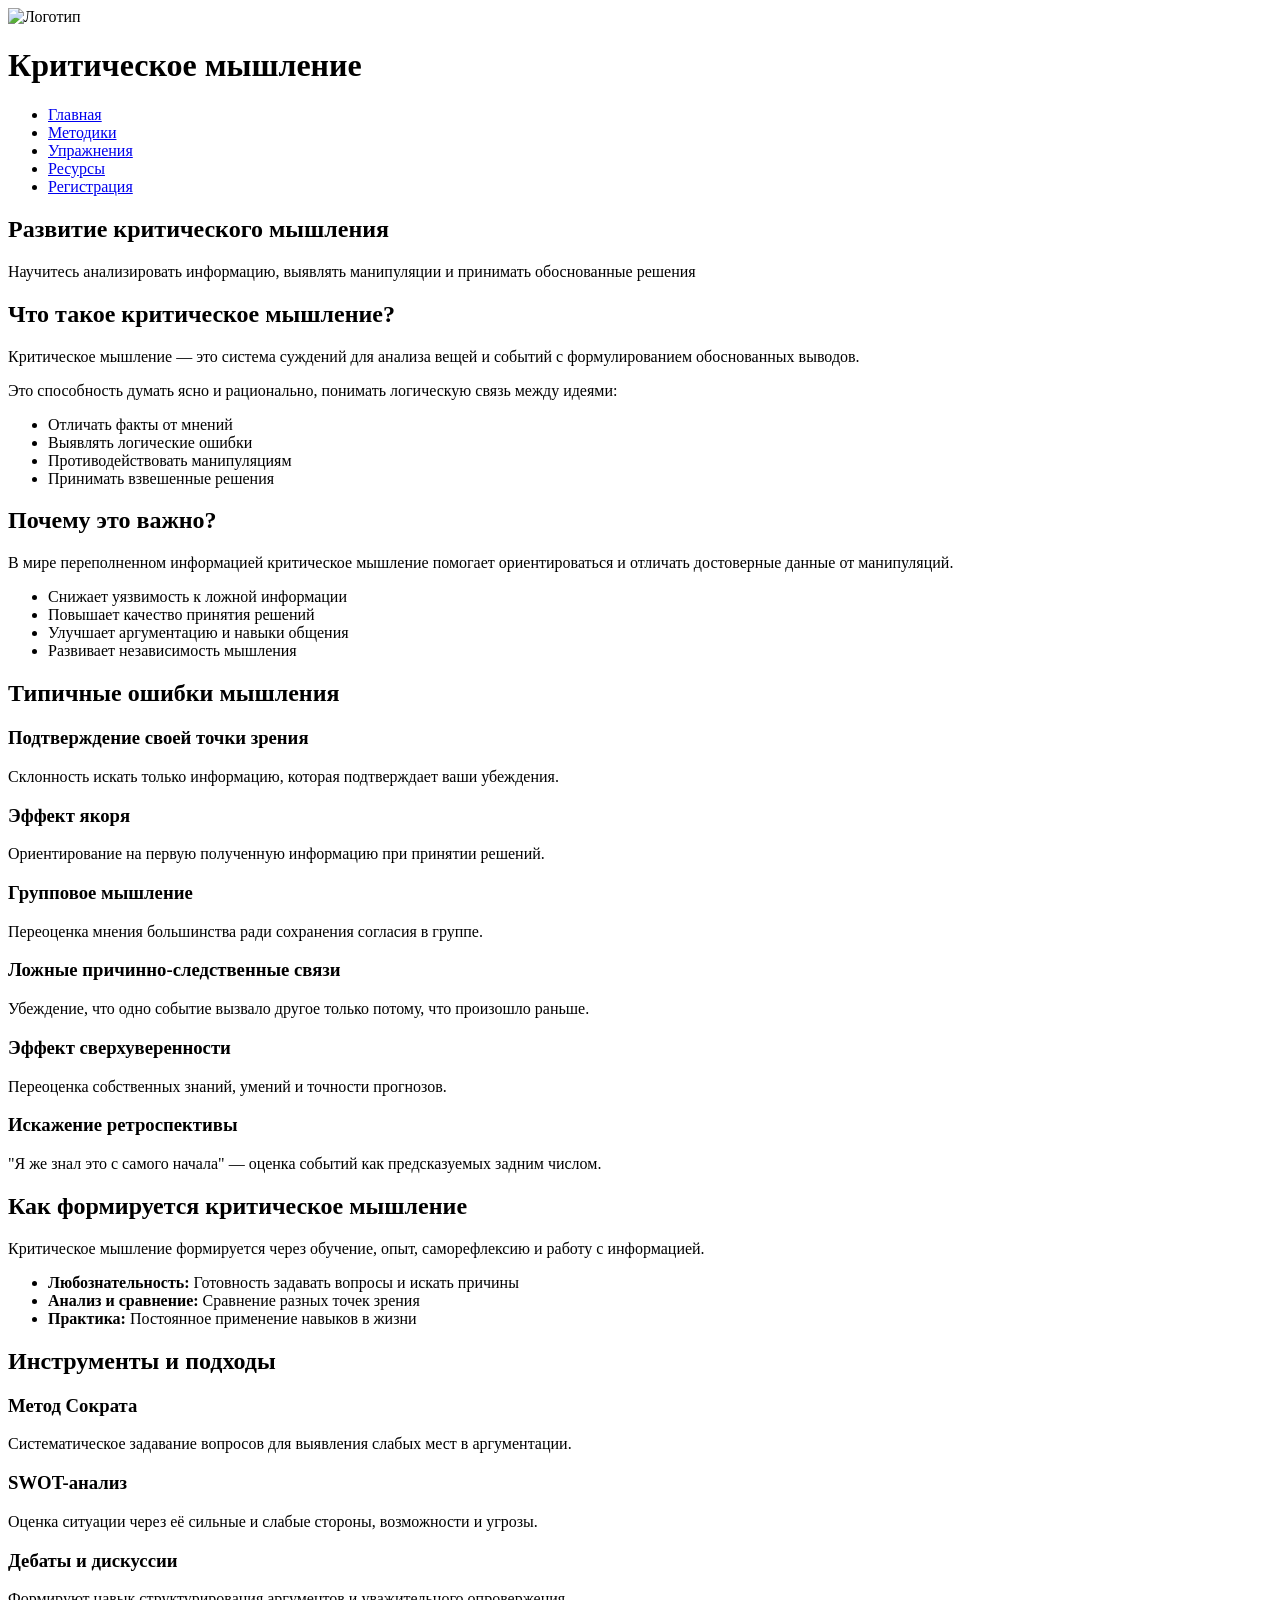
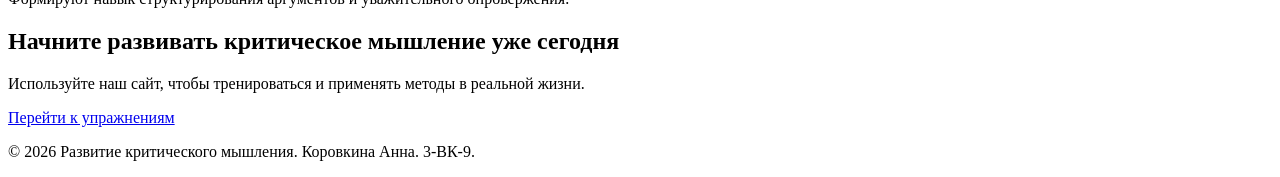
==== index.html @ b2dcdb99 "Add files via upload" ====
<!DOCTYPE html>
<html lang="ru">
<head>
    <meta charset="UTF-8">
    <meta name="viewport" content="width=device-width, initial-scale=1.0">
    <title>Главная | Критическое мышление</title>
    <link rel="stylesheet" href="css/style.css">
    <link rel="icon" href="images/brain-icon.png">
</head>
<body>
    <header class="header">
        <div class="container">
            <div class="logo">
                <img src="images/%D0%BB%D0%BE%D0%B3%D0%BE.jpg" alt="Логотип" class="logo-img">
                <h1>Критическое мышление</h1>
            </div>
            <nav class="nav">
                <ul class="nav-list">
                    <li><a href="index.html" class="active">Главная</a></li>
                    <li><a href="methods.html">Методики</a></li>
                    <li><a href="exercises.html">Упражнения</a></li>
                    <li><a href="resources.html">Ресурсы</a></li>
                    <li><a href="register.html">Регистрация</a></li>
                </ul>
            </nav>
        </div>
    </header>

    <main class="main">
        <section class="hero">
            <div class="container">
                <h2 class="hero-title">Развитие критического мышления</h2>
                <p class="hero-text">Научитесь анализировать информацию, выявлять манипуляции и принимать обоснованные решения</p>
            </div>
        </section>

        <section class="about">
            <div class="container">
                <h2 class="section-title">Что такое критическое мышление?</h2>
                <div class="about-content">
                    <div class="about-text">
                        <p>Критическое мышление — это система суждений для анализа вещей и событий с формулированием обоснованных выводов.</p>
                        <p>Это способность думать ясно и рационально, понимать логическую связь между идеями:</p>
                        <ul class="benefits-list">
                            <li>Отличать факты от мнений</li>
                            <li>Выявлять логические ошибки</li>
                            <li>Противодействовать манипуляциям</li>
                            <li>Принимать взвешенные решения</li>
                        </ul>
                    </div>
                </div>
            </div>
        </section>

        <section class="importance">
            <div class="container">
                <h2 class="section-title">Почему это важно?</h2>
                <p>В мире переполненном информацией критическое мышление помогает ориентироваться и отличать достоверные данные от манипуляций.</p>
                <ul class="benefits-list">
                    <li>Снижает уязвимость к ложной информации</li>
                    <li>Повышает качество принятия решений</li>
                    <li>Улучшает аргументацию и навыки общения</li>
                    <li>Развивает независимость мышления</li>
                </ul>
            </div>
        </section>

        <section class="biases">
    <div class="container">
        <h2 class="section-title">Типичные ошибки мышления</h2>
        <div class="features-grid">
            <div class="feature-card">
                <h3>Подтверждение своей точки зрения</h3>
                <p>Склонность искать только информацию, которая подтверждает ваши убеждения.</p>
            </div>
            <div class="feature-card">
                <h3>Эффект якоря</h3>
                <p>Ориентирование на первую полученную информацию при принятии решений.</p>
            </div>
            <div class="feature-card">
                <h3>Групповое мышление</h3>
                <p>Переоценка мнения большинства ради сохранения согласия в группе.</p>
            </div>
            <div class="feature-card">
                <h3>Ложные причинно-следственные связи</h3>
                <p>Убеждение, что одно событие вызвало другое только потому, что произошло раньше.</p>
            </div>
            <div class="feature-card">
                <h3>Эффект сверхуверенности</h3>
                <p>Переоценка собственных знаний, умений и точности прогнозов.</p>
            </div>
            <div class="feature-card">
                <h3>Искажение ретроспективы</h3>
                <p>"Я же знал это с самого начала" — оценка событий как предсказуемых задним числом.</p>
            </div>
        </div>
    </div>
</section>

        <section class="development">
            <div class="container">
                <h2 class="section-title">Как формируется критическое мышление</h2>
                <p>Критическое мышление формируется через обучение, опыт, саморефлексию и работу с информацией.</p>
                <ul class="benefits-list">
                    <li><strong>Любознательность:</strong> Готовность задавать вопросы и искать причины</li>
                    <li><strong>Анализ и сравнение:</strong> Сравнение разных точек зрения</li>
                    <li><strong>Практика:</strong> Постоянное применение навыков в жизни</li>
                </ul>
            </div>
        </section>

        <section class="tools">
            <div class="container">
                <h2 class="section-title">Инструменты и подходы</h2>
                <div class="features-grid">
                    <div class="feature-card">
                        <h3>Метод Сократа</h3>
                        <p>Систематическое задавание вопросов для выявления слабых мест в аргументации.</p>
                    </div>
                    <div class="feature-card">
                        <h3>SWOT-анализ</h3>
                        <p>Оценка ситуации через её сильные и слабые стороны, возможности и угрозы.</p>
                    </div>
                    <div class="feature-card">
                        <h3>Дебаты и дискуссии</h3>
                        <p>Формируют навык структурирования аргументов и уважительного опровержения.</p>
                    </div>
                </div>
            </div>
        </section>

        <section class="call-to-action">
            <div class="container">
                <h2 class="section-title">Начните развивать критическое мышление уже сегодня</h2>
                <p>Используйте наш сайт, чтобы тренироваться и применять методы в реальной жизни.</p>
                <a href="exercises.html" class="cta-button">Перейти к упражнениям</a>
            </div>
        </section>
    </main>

    <footer class="footer">
        <div class="container">
            <p>&copy; 2026 Развитие критического мышления. Коровкина Анна. 3-ВК-9.</p>
        </div>
    </footer>
    
    <script src="js/script.js"></script>
</body>
</html>
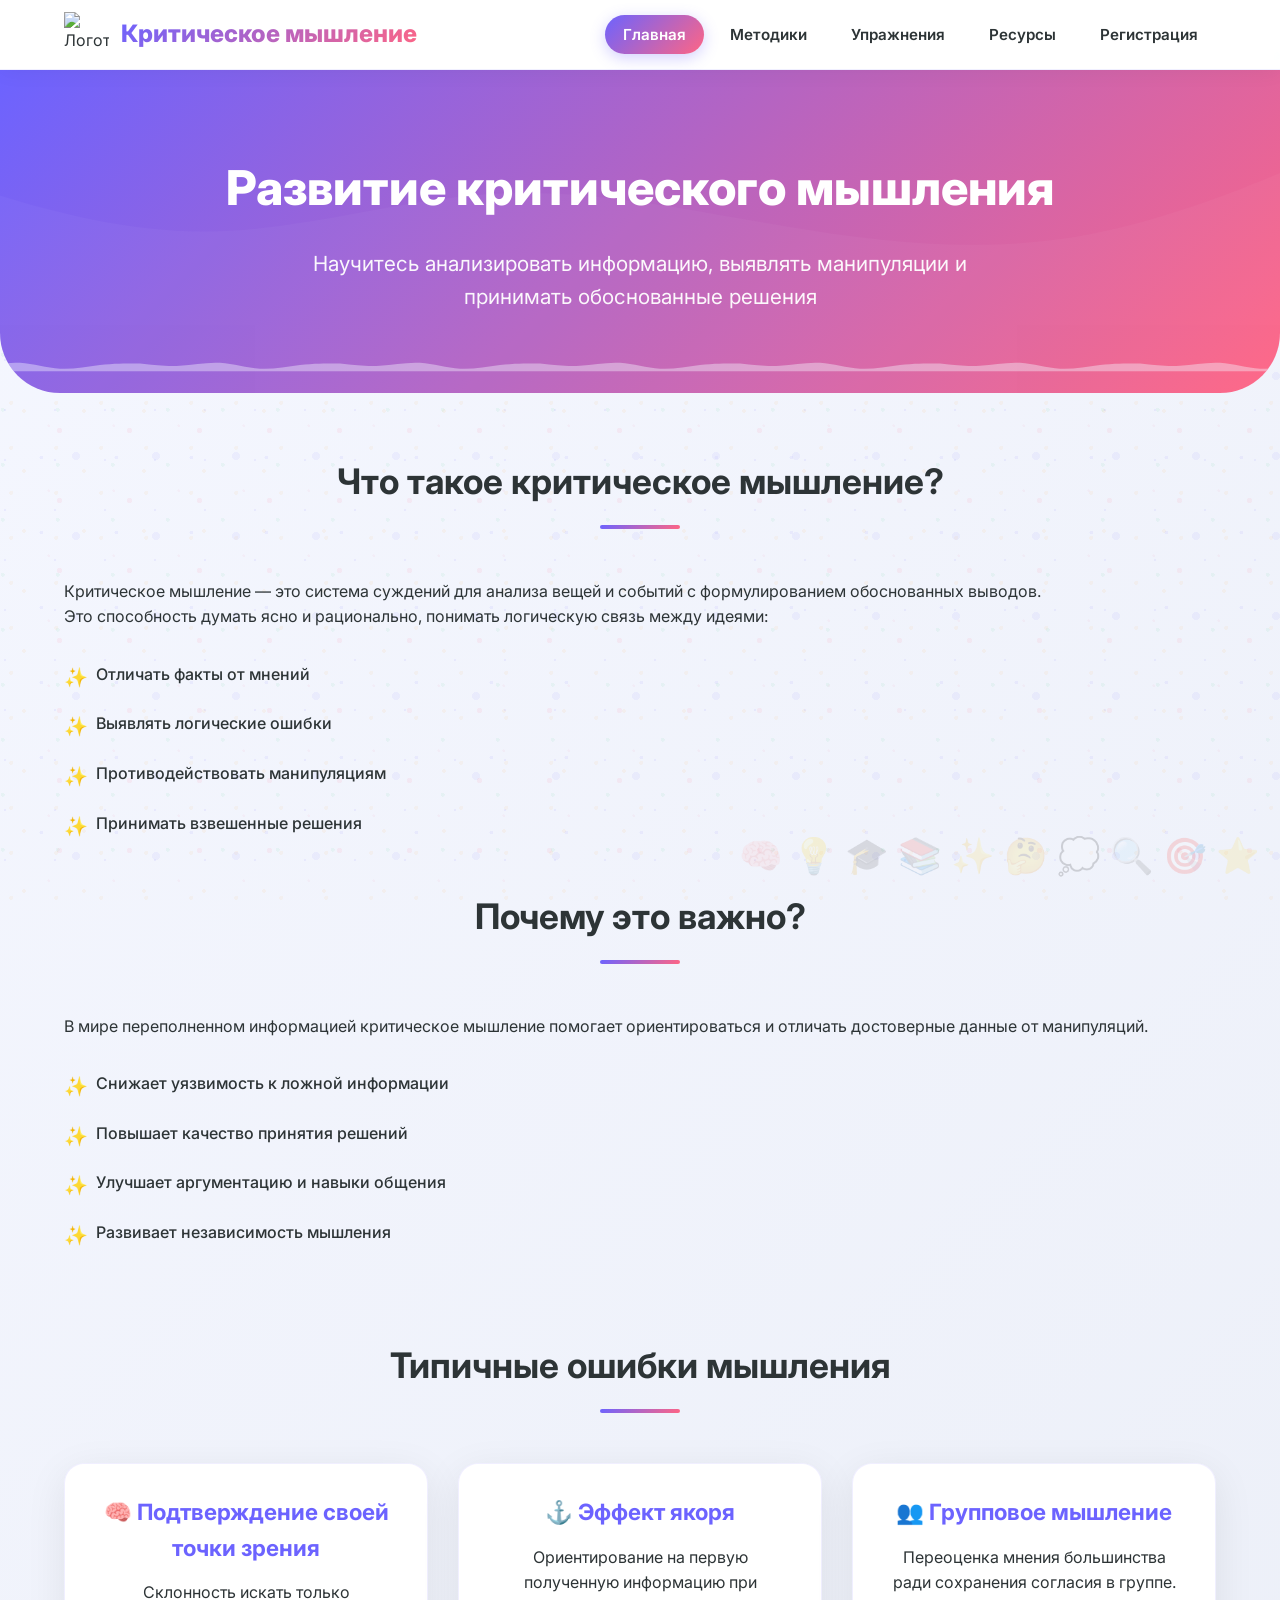
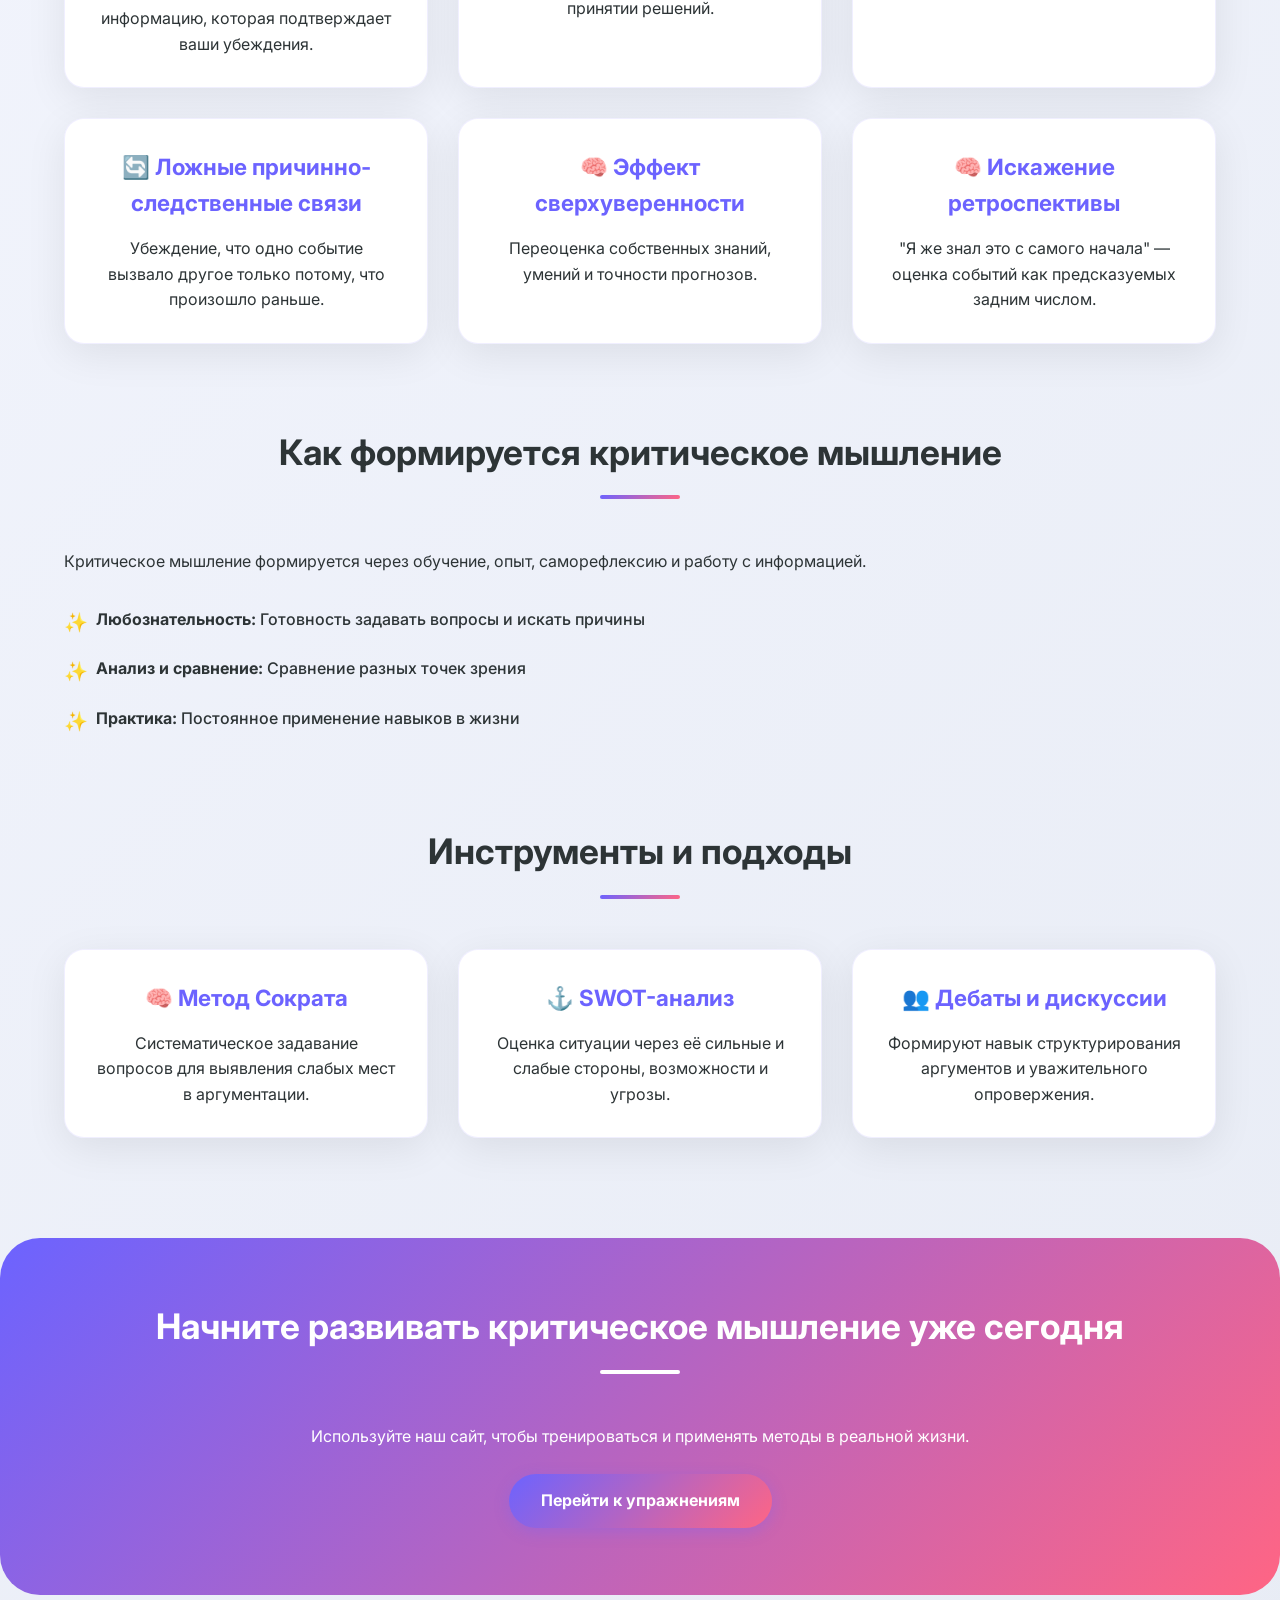
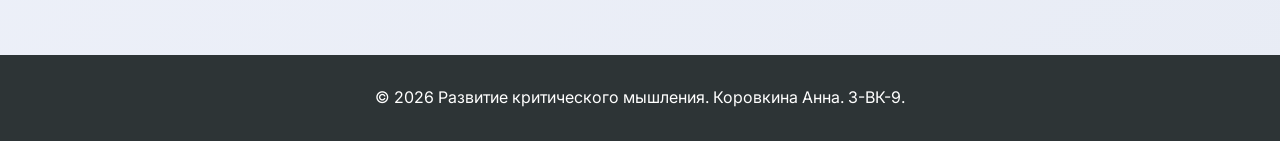
==== commit bb09f9e4: "index.html" ====
--- a/index.html
+++ b/index.html
@@ -4,8 +4,8 @@
     <meta charset="UTF-8">
     <meta name="viewport" content="width=device-width, initial-scale=1.0">
     <title>Главная | Критическое мышление</title>
-    <link rel="stylesheet" href="css/style.css">
-    <link rel="icon" href="images/brain-icon.png">
+    <link rel="stylesheet" href="style.css">
+    <link rel="icon" href="brain-icon.png">
 </head>
 <body>
     <header class="header">
@@ -146,4 +146,4 @@
     
     <script src="js/script.js"></script>
 </body>
-</html>+</html>
--- a/style.css
+++ b/style.css
@@ -0,0 +1,1392 @@
+/* ============================================
+   ДЕТСКИЙ/МОЛОДЁЖНЫЙ РЕДИЗАЙН
+   Яркий, современный, с анимациями
+   ============================================ */
+
+@import url('https://fonts.googleapis.com/css2?family=Inter:opsz,wght@14..32,400;14..32,500;14..32,600;14..32,700;14..32,800&display=swap');
+
+:root {
+    /* Новая яркая цветовая схема */
+    --primary: #6C63FF;
+    --primary-dark: #5A52D9;
+    --secondary: #FF6584;
+    --accent: #FFB347;
+    --success: #2ECC71;
+    --info: #4ECDC4;
+    --warning: #FF6B6B;
+    --dark: #2D3436;
+    --light: #F9F9FF;
+    --white: #FFFFFF;
+    --gray: #F0F2F5;
+    --text: #2D3436;
+    --text-light: #636E72;
+    
+    /* Градиенты */
+    --gradient-primary: linear-gradient(135deg, #6C63FF 0%, #FF6584 100%);
+    --gradient-success: linear-gradient(135deg, #2ECC71 0%, #27AE60 100%);
+    --gradient-bg: linear-gradient(135deg, #667eea 0%, #764ba2 100%);
+    
+    --border-radius: 20px;
+    --border-radius-sm: 12px;
+    --box-shadow: 0 10px 40px rgba(0, 0, 0, 0.08);
+    --box-shadow-hover: 0 20px 50px rgba(0, 0, 0, 0.12);
+    --transition: all 0.3s cubic-bezier(0.4, 0, 0.2, 1);
+}
+
+* {
+    margin: 0;
+    padding: 0;
+    box-sizing: border-box;
+}
+
+body {
+    font-family: 'Inter', 'Roboto', sans-serif;
+    line-height: 1.6;
+    color: var(--text);
+    background: linear-gradient(135deg, #f5f7ff 0%, #e8ecf5 100%);
+    position: relative;
+    min-height: 100vh;
+}
+
+/* Весёлый фон с элементами */
+body::before {
+    content: '';
+    position: fixed;
+    top: 0;
+    left: 0;
+    width: 100%;
+    height: 100%;
+    background-image: 
+        radial-gradient(circle at 10% 20%, rgba(108, 99, 255, 0.08) 2%, transparent 2.5%),
+        radial-gradient(circle at 85% 15%, rgba(255, 101, 132, 0.08) 3%, transparent 3.5%),
+        radial-gradient(circle at 40% 85%, rgba(255, 180, 71, 0.08) 2.5%, transparent 3%),
+        radial-gradient(circle at 95% 70%, rgba(108, 99, 255, 0.06) 4%, transparent 4.5%),
+        radial-gradient(circle at 5% 45%, rgba(46, 204, 113, 0.06) 3%, transparent 3.5%),
+        radial-gradient(circle at 75% 55%, rgba(255, 101, 132, 0.05) 2%, transparent 2.5%),
+        radial-gradient(circle at 25% 95%, rgba(255, 180, 71, 0.07) 3.5%, transparent 4%),
+        radial-gradient(circle at 55% 10%, rgba(108, 99, 255, 0.07) 2%, transparent 2.5%);
+    background-size: 50px 50px, 70px 70px, 60px 60px, 80px 80px, 55px 55px, 65px 65px, 45px 45px, 75px 75px;
+    pointer-events: none;
+    z-index: 0;
+}
+
+/* Добавляем плавающие эмодзи-пузырьки */
+body::after {
+    content: '🧠 💡 🎓 📚 ✨ 🤔 💭 🔍 🎯 ⭐';
+    position: fixed;
+    bottom: 20px;
+    right: 20px;
+    font-size: 35px;
+    opacity: 0.15;
+    pointer-events: none;
+    z-index: 0;
+    white-space: pre-wrap;
+    text-align: right;
+    line-height: 1.4;
+    animation: floatEmojis 20s ease-in-out infinite;
+}
+
+@keyframes floatEmojis {
+    0%, 100% { transform: translateY(0px) rotate(0deg); opacity: 0.15; }
+    50% { transform: translateY(-15px) rotate(3deg); opacity: 0.2; }
+}
+
+/* Карточки с мягким фоном */
+.feature-card, .exercise-card, .category, .method-card, .register-container {
+    background: rgba(255, 255, 255, 0.92);
+    backdrop-filter: blur(2px);
+    transition: all 0.3s ease;
+}
+
+.feature-card:hover, .exercise-card:hover, .category:hover, .method-card:hover {
+    background: rgba(255, 255, 255, 0.98);
+    backdrop-filter: blur(0px);
+}
+
+/* Герой секция с градиентом и волнами */
+.hero {
+    background: linear-gradient(135deg, #6C63FF 0%, #FF6584 50%, #FFB347 100%);
+    position: relative;
+    overflow: hidden;
+}
+
+.hero::before {
+    content: '🧠 💡 🎯 ✨ 🧩 🔮';
+    position: absolute;
+    bottom: 10px;
+    left: 0;
+    right: 0;
+    font-size: 60px;
+    opacity: 0.15;
+    text-align: center;
+    pointer-events: none;
+    white-space: nowrap;
+    animation: slideEmojis 25s linear infinite;
+}
+
+@keyframes slideEmojis {
+    0% { transform: translateX(100%); opacity: 0.15; }
+    50% { opacity: 0.25; }
+    100% { transform: translateX(-100%); opacity: 0.15; }
+}
+
+/* Добавим волны внизу hero */
+.hero::after {
+    content: '';
+    position: absolute;
+    bottom: 0;
+    left: 0;
+    right: 0;
+    height: 60px;
+    background: url('data:image/svg+xml,<svg xmlns="http://www.w3.org/2000/svg" viewBox="0 0 1440 120"><path fill="%23f5f7ff" fill-opacity="0.8" d="M0,64L48,69.3C96,75,192,85,288,80C384,75,480,53,576,58.7C672,64,768,96,864,101.3C960,107,1056,85,1152,74.7C1248,64,1344,64,1392,64L1440,64L1440,120L1392,120C1344,120,1248,120,1152,120C1056,120,960,120,864,120C768,120,672,120,576,120C480,120,384,120,288,120C192,120,96,120,48,120L0,120Z"></path></svg>') repeat-x bottom;
+    background-size: 200px 60px;
+    opacity: 0.5;
+    pointer-events: none;
+}
+
+/* Контейнеры на прозрачном фоне */
+.container {
+    position: relative;
+    z-index: 1;
+}
+
+/* Добавим маленькие звёздочки на карточки при наведении */
+.feature-card::before {
+    content: '✨';
+    position: absolute;
+    top: -10px;
+    right: -10px;
+    font-size: 25px;
+    opacity: 0;
+    transition: all 0.3s ease;
+}
+
+.feature-card:hover::before {
+    opacity: 0.5;
+    transform: rotate(15deg);
+}
+
+/* Кнопки с лёгким свечением */
+.register-btn, .cta-button, .submit-btn, .check-btn {
+    position: relative;
+    overflow: hidden;
+}
+
+.register-btn::after, .cta-button::after, .submit-btn::after, .check-btn::after {
+    content: '';
+    position: absolute;
+    top: 50%;
+    left: 50%;
+    width: 0;
+    height: 0;
+    background: rgba(255, 255, 255, 0.3);
+    border-radius: 50%;
+    transform: translate(-50%, -50%);
+    transition: width 0.6s, height 0.6s;
+}
+
+.register-btn:active::after, .cta-button:active::after, .submit-btn:active::after, .check-btn:active::after {
+    width: 200%;
+    height: 200%;
+}
+
+.container {
+    max-width: 1200px;
+    margin: 0 auto;
+    padding: 0 24px;
+}
+
+/* ========== ШАПКА (СТИКЕР-СТИЛЬ) ========== */
+.header {
+    background: rgba(255, 255, 255, 0.95);
+    backdrop-filter: blur(10px);
+    color: var(--text);
+    padding: 12px 0;
+    position: sticky;
+    top: 0;
+    z-index: 1000;
+    box-shadow: 0 2px 20px rgba(0, 0, 0, 0.05);
+    border-bottom: 1px solid rgba(108, 99, 255, 0.1);
+}
+
+.logo {
+    display: flex;
+    align-items: center;
+    gap: 12px;
+}
+
+.logo-img {
+    width: 45px;
+    height: 45px;
+    animation: bounce 2s ease infinite;
+}
+
+@keyframes bounce {
+    0%, 100% { transform: translateY(0); }
+    50% { transform: translateY(-3px); }
+}
+
+.logo h1 {
+    font-size: 1.5rem;
+    background: var(--gradient-primary);
+    -webkit-background-clip: text;
+    background-clip: text;
+    color: transparent;
+    font-weight: 800;
+}
+
+.header .container {
+    display: flex;
+    justify-content: space-between;
+    align-items: center;
+}
+
+.nav-list {
+    display: flex;
+    list-style: none;
+    gap: 8px;
+}
+
+.nav-list a {
+    color: var(--text);
+    text-decoration: none;
+    font-weight: 600;
+    padding: 10px 18px;
+    border-radius: 40px;
+    transition: var(--transition);
+    font-size: 0.95rem;
+}
+
+.nav-list a:hover {
+    background: var(--gradient-primary);
+    color: white;
+    transform: translateY(-2px);
+}
+
+.nav-list a.active {
+    background: var(--gradient-primary);
+    color: white;
+    box-shadow: 0 4px 15px rgba(108, 99, 255, 0.3);
+}
+
+/* ========== ГЛАВНАЯ СТРАНИЦА ========== */
+.hero {
+    background: var(--gradient-primary);
+    color: white;
+    padding: 80px 0;
+    text-align: center;
+    border-radius: 0 0 60px 60px;
+    margin-bottom: 60px;
+    position: relative;
+    overflow: hidden;
+}
+
+.hero::before {
+    content: '';
+    position: absolute;
+    top: 0;
+    left: 0;
+    right: 0;
+    bottom: 0;
+    background: url('data:image/svg+xml,<svg xmlns="http://www.w3.org/2000/svg" viewBox="0 0 1440 320"><path fill="rgba(255,255,255,0.1)" d="M0,96L48,112C96,128,192,160,288,160C384,160,480,128,576,122.7C672,117,768,139,864,154.7C960,171,1056,181,1152,165.3C1248,149,1344,107,1392,85.3L1440,64L1440,320L1392,320C1344,320,1248,320,1152,320C1056,320,960,320,864,320C768,320,672,320,576,320C480,320,384,320,288,320C192,320,96,320,48,320L0,320Z"></path></svg>') no-repeat bottom;
+    background-size: cover;
+    opacity: 0.3;
+    pointer-events: none;
+}
+
+.hero-title {
+    font-size: 3rem;
+    margin-bottom: 20px;
+    animation: fadeInDown 0.8s ease;
+    font-weight: 800;
+}
+
+.hero-text {
+    font-size: 1.3rem;
+    max-width: 700px;
+    margin: 0 auto;
+    animation: fadeInUp 0.8s ease;
+    opacity: 0.95;
+}
+
+/* Анимации */
+@keyframes fadeInDown {
+    from { opacity: 0; transform: translateY(-30px); }
+    to { opacity: 1; transform: translateY(0); }
+}
+
+@keyframes fadeInUp {
+    from { opacity: 0; transform: translateY(30px); }
+    to { opacity: 1; transform: translateY(0); }
+}
+
+@keyframes float {
+    0%, 100% { transform: translateY(0); }
+    50% { transform: translateY(-10px); }
+}
+
+/* Секции */
+.section-title {
+    text-align: center;
+    margin-bottom: 50px;
+    font-size: 2.2rem;
+    color: var(--dark);
+    position: relative;
+    font-weight: 700;
+}
+
+.section-title::after {
+    content: '';
+    display: block;
+    width: 80px;
+    height: 4px;
+    background: var(--gradient-primary);
+    margin: 15px auto 0;
+    border-radius: 4px;
+}
+
+.section-title1 {
+    text-align: center;
+    margin-bottom: 20px;
+    font-size: 1.1rem;
+    color: var(--text-light);
+}
+
+/* Карточки */
+.features-grid {
+    display: grid;
+    grid-template-columns: repeat(auto-fit, minmax(280px, 1fr));
+    gap: 30px;
+    margin-top: 20px;
+}
+
+.feature-card {
+    background: var(--white);
+    padding: 30px;
+    border-radius: var(--border-radius);
+    box-shadow: var(--box-shadow);
+    text-align: center;
+    transition: var(--transition);
+    border: 1px solid rgba(108, 99, 255, 0.1);
+}
+
+.feature-card:hover {
+    transform: translateY(-8px);
+    box-shadow: var(--box-shadow-hover);
+    border-color: var(--primary);
+}
+
+.feature-card h3 {
+    color: var(--primary);
+    margin-bottom: 15px;
+    font-size: 1.4rem;
+}
+
+.benefits-list {
+    list-style: none;
+    margin-top: 20px;
+}
+
+.benefits-list li {
+    padding: 12px 0;
+    padding-left: 32px;
+    position: relative;
+    font-weight: 500;
+}
+
+.benefits-list li::before {
+    content: '✨';
+    position: absolute;
+    left: 0;
+    color: var(--accent);
+    font-size: 1.2rem;
+}
+
+/* Кнопки */
+.cta-button {
+    display: inline-block;
+    margin-top: 25px;
+    padding: 14px 32px;
+    background: var(--gradient-primary);
+    color: white;
+    border-radius: 40px;
+    text-decoration: none;
+    font-weight: 700;
+    transition: var(--transition);
+    box-shadow: 0 4px 15px rgba(108, 99, 255, 0.3);
+}
+
+.cta-button:hover {
+    transform: translateY(-3px);
+    box-shadow: 0 8px 25px rgba(108, 99, 255, 0.4);
+}
+
+.call-to-action {
+    text-align: center;
+    background: var(--gradient-primary);
+    color: white;
+    border-radius: 40px;
+    margin: 60px 0;
+    padding: 60px 40px;
+}
+
+.call-to-action .section-title {
+    color: white;
+}
+
+.call-to-action .section-title::after {
+    background: white;
+}
+
+.importance, .biases, .development, .tools {
+    padding: 40px 0;
+}
+
+/* ========== МЕТОДИКИ (СТРАНИЦА) ========== */
+.method-card {
+    display: flex;
+    flex-direction: row;
+    gap: 40px;
+    margin-bottom: 60px;
+    background: var(--white);
+    border-radius: var(--border-radius);
+    padding: 40px;
+    box-shadow: var(--box-shadow);
+    transition: var(--transition);
+}
+
+.method-card:hover {
+    transform: translateY(-5px);
+    box-shadow: var(--box-shadow-hover);
+}
+
+.method-card.reverse {
+    flex-direction: row-reverse;
+}
+
+.method-content {
+    flex: 1;
+}
+
+.method-content h3 {
+    font-size: 1.8rem;
+    color: var(--primary);
+    margin-bottom: 20px;
+}
+
+.method-steps {
+    list-style: none;
+    margin-top: 20px;
+}
+
+.method-steps li {
+    padding: 10px 0;
+    padding-left: 30px;
+    position: relative;
+}
+
+.method-steps li::before {
+    content: '⭐';
+    position: absolute;
+    left: 0;
+    color: var(--accent);
+}
+
+/* Шляпы */
+.hats-grid {
+    display: grid;
+    grid-template-columns: repeat(3, 1fr);
+    gap: 15px;
+    margin-top: 20px;
+}
+
+.hat-card {
+    padding: 20px;
+    border-radius: var(--border-radius-sm);
+    color: white;
+    text-align: center;
+    transition: var(--transition);
+    cursor: pointer;
+}
+
+.hat-card:hover {
+    transform: scale(1.05) translateY(-5px);
+}
+
+/* SWOT */
+.swot-grid {
+    display: grid;
+    grid-template-columns: 1fr 1fr;
+    gap: 20px;
+    margin-top: 20px;
+}
+
+.swot-card {
+    padding: 25px;
+    border-radius: var(--border-radius-sm);
+    color: white;
+    transition: var(--transition);
+    cursor: pointer;
+}
+
+.swot-card:hover {
+    transform: scale(1.02) translateY(-3px);
+}
+
+.strengths { background: linear-gradient(135deg, #2ECC71, #27AE60); }
+.weaknesses { background: linear-gradient(135deg, #FF6B6B, #EE5A5A); }
+.opportunities { background: linear-gradient(135deg, #4ECDC4, #3BB3AA); }
+.threats { background: linear-gradient(135deg, #FFB347, #F39C12); }
+
+/* ========== УПРАЖНЕНИЯ ========== */
+.exercise-card {
+    background: var(--white);
+    padding: 35px;
+    border-radius: var(--border-radius);
+    box-shadow: var(--box-shadow);
+    margin-bottom: 40px;
+    transition: var(--transition);
+}
+
+.exercise-card:hover {
+    box-shadow: var(--box-shadow-hover);
+}
+
+.exercise-card h3 {
+    font-size: 1.6rem;
+    color: var(--primary);
+    margin-bottom: 20px;
+}
+
+.argument-item, .quiz-item {
+    padding: 20px;
+    background: var(--gray);
+    border-radius: var(--border-radius-sm);
+    margin-bottom: 20px;
+    border-left: 5px solid var(--primary);
+}
+
+.check-btn, .quiz-btn, .submit-btn, .show-sample-btn {
+    background: var(--gradient-primary);
+    color: white;
+    border: none;
+    padding: 10px 24px;
+    border-radius: 40px;
+    cursor: pointer;
+    font-weight: 600;
+    transition: var(--transition);
+    margin-top: 10px;
+}
+
+.check-btn:hover, .quiz-btn:hover, .submit-btn:hover, .show-sample-btn:hover {
+    transform: translateY(-2px);
+    box-shadow: 0 5px 15px rgba(108, 99, 255, 0.3);
+}
+
+.options {
+    display: flex;
+    gap: 12px;
+    flex-wrap: wrap;
+    margin-top: 15px;
+}
+
+.answer-field {
+    width: 100%;
+    padding: 15px;
+    border: 2px solid #e0e0e0;
+    border-radius: var(--border-radius-sm);
+    font-family: inherit;
+    font-size: 1rem;
+    resize: vertical;
+    transition: var(--transition);
+}
+
+.answer-field:focus {
+    outline: none;
+    border-color: var(--primary);
+    box-shadow: 0 0 0 3px rgba(108, 99, 255, 0.1);
+}
+
+/* ========== РЕСУРСЫ ========== */
+.resource-categories {
+    display: grid;
+    grid-template-columns: repeat(auto-fit, minmax(300px, 1fr));
+    gap: 30px;
+}
+
+.category {
+    background: var(--white);
+    padding: 30px;
+    border-radius: var(--border-radius);
+    box-shadow: var(--box-shadow);
+    transition: var(--transition);
+}
+
+.category:hover {
+    transform: translateY(-5px);
+    box-shadow: var(--box-shadow-hover);
+}
+
+.category h3 {
+    color: var(--primary);
+    margin-bottom: 20px;
+    font-size: 1.4rem;
+    display: flex;
+    align-items: center;
+    gap: 10px;
+}
+
+.resource-list {
+    list-style: none;
+}
+
+.resource-list li {
+    margin-bottom: 12px;
+    padding: 10px 0;
+    border-bottom: 1px solid #eee;
+}
+
+.resource-list a {
+    color: var(--text);
+    text-decoration: none;
+    transition: var(--transition);
+    display: block;
+}
+
+.resource-list a:hover {
+    color: var(--primary);
+    padding-left: 8px;
+}
+
+/* ========== РЕГИСТРАЦИЯ (КРАСИВАЯ ФОРМА) ========== */
+.register-container {
+    max-width: 550px;
+    margin: 0 auto;
+    background: var(--white);
+    border-radius: var(--border-radius);
+    box-shadow: var(--box-shadow);
+    overflow: hidden;
+}
+
+.register-header {
+    background: var(--gradient-primary);
+    color: white;
+    padding: 35px;
+    text-align: center;
+}
+
+.register-header h2 {
+    font-size: 1.8rem;
+    margin-bottom: 10px;
+}
+
+.register-form {
+    padding: 35px;
+}
+
+.form-group {
+    margin-bottom: 25px;
+}
+
+.form-group label {
+    display: block;
+    margin-bottom: 8px;
+    font-weight: 600;
+    color: var(--dark);
+}
+
+.form-group input {
+    width: 100%;
+    padding: 14px 18px;
+    border: 2px solid #e0e0e0;
+    border-radius: var(--border-radius-sm);
+    font-size: 1rem;
+    transition: var(--transition);
+}
+
+.form-group input:focus {
+    outline: none;
+    border-color: var(--primary);
+    box-shadow: 0 0 0 3px rgba(108, 99, 255, 0.1);
+}
+
+.form-group input.error {
+    border-color: var(--warning);
+}
+
+.error-message {
+    color: var(--warning);
+    font-size: 0.8rem;
+    margin-top: 5px;
+    display: none;
+}
+
+.register-btn {
+    width: 100%;
+    background: var(--gradient-primary);
+    color: white;
+    border: none;
+    padding: 16px;
+    font-size: 1.1rem;
+    font-weight: 700;
+    border-radius: 40px;
+    cursor: pointer;
+    transition: var(--transition);
+}
+
+.register-btn:hover {
+    transform: translateY(-2px);
+    box-shadow: 0 5px 20px rgba(108, 99, 255, 0.4);
+}
+
+.alert {
+    padding: 15px 20px;
+    border-radius: var(--border-radius-sm);
+    margin-bottom: 25px;
+    display: none;
+}
+
+.alert-success {
+    background: #d4edda;
+    color: #155724;
+    border: 1px solid #c3e6cb;
+}
+
+.alert-error {
+    background: #f8d7da;
+    color: #721c24;
+    border: 1px solid #f5c6cb;
+}
+
+/* ========== ПОДВАЛ ========== */
+.footer {
+    background: var(--dark);
+    color: white;
+    padding: 30px 0;
+    text-align: center;
+    margin-top: 60px;
+}
+
+/* ========== РЕГИСТРАЦИЯ ========== */
+.register-container {
+    max-width: 550px;
+    margin: 0 auto;
+    background: var(--white);
+    border-radius: var(--border-radius);
+    box-shadow: var(--box-shadow);
+    overflow: hidden;
+    animation: fadeInUp 0.6s ease;
+}
+
+.register-header {
+    background: var(--gradient-primary);
+    color: white;
+    padding: 35px;
+    text-align: center;
+}
+
+.register-header h2 {
+    margin: 0 0 10px 0;
+    font-size: 1.8rem;
+    font-weight: 700;
+}
+
+.register-header p {
+    margin: 0;
+    opacity: 0.9;
+}
+
+.register-form {
+    padding: 35px;
+}
+
+.register-form .form-group {
+    margin-bottom: 25px;
+}
+
+.register-form .form-group label {
+    display: block;
+    margin-bottom: 8px;
+    font-weight: 600;
+    color: var(--dark);
+}
+
+.register-form .form-group input {
+    width: 100%;
+    padding: 14px 18px;
+    border: 2px solid #e0e0e0;
+    border-radius: var(--border-radius-sm);
+    font-size: 1rem;
+    transition: var(--transition);
+    font-family: inherit;
+}
+
+.register-form .form-group input:focus {
+    outline: none;
+    border-color: var(--primary);
+    box-shadow: 0 0 0 3px rgba(108, 99, 255, 0.1);
+}
+
+.register-form .form-group input.error {
+    border-color: var(--warning);
+}
+
+.register-form .error-message {
+    color: var(--warning);
+    font-size: 0.8rem;
+    margin-top: 5px;
+    display: none;
+}
+
+.register-form .password-hint {
+    font-size: 0.75rem;
+    color: var(--text-light);
+    margin-top: 5px;
+}
+
+.register-btn {
+    width: 100%;
+    background: var(--gradient-primary);
+    color: white;
+    border: none;
+    padding: 16px;
+    font-size: 1.1rem;
+    font-weight: 700;
+    border-radius: 40px;
+    cursor: pointer;
+    transition: var(--transition);
+    margin-top: 10px;
+}
+
+.register-btn:hover {
+    transform: translateY(-2px);
+    box-shadow: 0 5px 20px rgba(108, 99, 255, 0.4);
+}
+
+.register-btn:disabled {
+    opacity: 0.7;
+    transform: none;
+    cursor: not-allowed;
+}
+
+.login-link {
+    text-align: center;
+    margin-top: 25px;
+    padding-top: 20px;
+    border-top: 1px solid #eee;
+}
+
+.login-link a {
+    color: var(--primary);
+    text-decoration: none;
+    font-weight: 600;
+}
+
+.login-link a:hover {
+    text-decoration: underline;
+}
+
+.register-alert {
+    padding: 15px 20px;
+    border-radius: var(--border-radius-sm);
+    margin-bottom: 25px;
+    display: none;
+    animation: fadeIn 0.3s ease;
+}
+
+.register-alert-success {
+    background: #d4edda;
+    color: #155724;
+    border: 1px solid #c3e6cb;
+}
+
+.register-alert-error {
+    background: #f8d7da;
+    color: #721c24;
+    border: 1px solid #f5c6cb;
+}
+
+/* ========== ВСПЛЫВАЮЩЕЕ УВЕДОМЛЕНИЕ ========== */
+.toast-notification {
+    position: fixed;
+    bottom: 30px;
+    left: 50%;
+    transform: translateX(-50%) translateY(100px);
+    background: linear-gradient(135deg, #2D3436, #1a1a2e);
+    color: white;
+    padding: 16px 32px;
+    border-radius: 60px;
+    font-size: 1rem;
+    font-weight: 600;
+    z-index: 9999;
+    opacity: 0;
+    transition: all 0.3s cubic-bezier(0.68, -0.55, 0.265, 1.55);
+    box-shadow: 0 10px 30px rgba(0, 0, 0, 0.3);
+    display: flex;
+    align-items: center;
+    gap: 12px;
+    pointer-events: none;
+}
+
+.toast-notification.show {
+    opacity: 1;
+    transform: translateX(-50%) translateY(0);
+}
+
+.toast-notification .toast-icon {
+    font-size: 1.5rem;
+}
+
+.toast-notification .toast-text {
+    margin: 0;
+}
+
+.toast-notification .toast-close {
+    background: rgba(255,255,255,0.2);
+    border: none;
+    color: white;
+    border-radius: 50%;
+    width: 24px;
+    height: 24px;
+    cursor: pointer;
+    font-size: 14px;
+    display: inline-flex;
+    align-items: center;
+    justify-content: center;
+    pointer-events: auto;
+    transition: all 0.2s;
+}
+
+.toast-notification .toast-close:hover {
+    background: rgba(255,255,255,0.4);
+    transform: scale(1.1);
+}
+/* Упражнение 4: Факт или мнение */
+.fact-opinion-item {
+    background: var(--gray);
+    padding: 20px;
+    border-radius: var(--border-radius-sm);
+    margin-bottom: 20px;
+    border-left: 5px solid var(--info);
+    transition: var(--transition);
+}
+
+.fact-opinion-item:hover {
+    transform: translateX(5px);
+}
+
+.fact-opinion-statement {
+    font-size: 1.1rem;
+    font-weight: 500;
+    margin-bottom: 15px;
+    color: var(--dark);
+}
+
+.fact-opinion-buttons {
+    display: flex;
+    gap: 15px;
+}
+
+.fact-btn, .opinion-btn {
+    padding: 10px 24px;
+    border: none;
+    border-radius: 40px;
+    font-weight: 600;
+    cursor: pointer;
+    transition: var(--transition);
+    font-size: 0.95rem;
+}
+
+.fact-btn {
+    background: linear-gradient(135deg, #2ECC71, #27AE60);
+    color: white;
+}
+
+.opinion-btn {
+    background: linear-gradient(135deg, #FFB347, #F39C12);
+    color: white;
+}
+
+.fact-btn:hover, .opinion-btn:hover {
+    transform: translateY(-2px);
+    filter: brightness(1.05);
+}
+
+.fact-btn:disabled, .opinion-btn:disabled {
+    opacity: 0.6;
+    transform: none;
+    cursor: not-allowed;
+}
+
+.fact-opinion-feedback {
+    margin-top: 12px;
+    padding: 10px;
+    border-radius: 8px;
+    font-size: 0.9rem;
+    display: none;
+}
+
+.feedback-correct {
+    background: #d4edda;
+    color: #155724;
+    border-left: 4px solid #2ECC71;
+}
+
+.feedback-wrong {
+    background: #f8d7da;
+    color: #721c24;
+    border-left: 4px solid #FF6B6B;
+}
+
+.quiz-result {
+    text-align: center;
+    font-weight: 600;
+    font-size: 1.1rem;
+}
+
+/* Упражнение 5: Drag & Drop */
+.drag-drop-container {
+    display: flex;
+    flex-wrap: wrap;
+    gap: 30px;
+    margin-top: 20px;
+}
+
+.drag-items {
+    flex: 1;
+    min-width: 280px;
+    background: var(--gray);
+    border-radius: var(--border-radius);
+    padding: 20px;
+}
+
+.drag-item {
+    background: white;
+    padding: 15px 20px;
+    margin-bottom: 15px;
+    border-radius: var(--border-radius-sm);
+    border: 2px solid var(--primary);
+    cursor: grab;
+    transition: all 0.2s ease;
+    font-weight: 500;
+    box-shadow: 0 2px 5px rgba(0,0,0,0.1);
+}
+
+.drag-item:active {
+    cursor: grabbing;
+}
+
+.drag-item.dragging {
+    opacity: 0.5;
+}
+
+.drag-item.dragged-out {
+    display: none;
+}
+
+.drag-item:hover {
+    transform: translateX(5px);
+    background: #f0f0ff;
+}
+
+.drop-zones {
+    flex: 1;
+    min-width: 280px;
+    display: flex;
+    flex-direction: column;
+    gap: 20px;
+}
+
+.drop-zone {
+    background: var(--gray);
+    border-radius: var(--border-radius);
+    padding: 20px;
+    border: 2px dashed #ccc;
+    transition: all 0.2s ease;
+}
+
+.drop-zone.drag-over {
+    border-color: var(--primary);
+    background: #e8f0fe;
+}
+
+.drop-zone-title {
+    font-size: 1.2rem;
+    font-weight: 700;
+    margin-bottom: 15px;
+    text-align: center;
+}
+
+.drop-zone[data-expected="strong"] .drop-zone-title {
+    color: #2ECC71;
+}
+
+.drop-zone[data-expected="weak"] .drop-zone-title {
+    color: #FF6B6B;
+}
+
+.drop-zone-items {
+    min-height: 150px;
+}
+
+.dropped-item {
+    background: white;
+    padding: 10px 15px;
+    margin-bottom: 10px;
+    border-radius: 8px;
+    font-size: 0.9rem;
+    display: flex;
+    justify-content: space-between;
+    align-items: center;
+    border-left: 4px solid;
+    animation: fadeInUp 0.3s ease;
+}
+
+.dropped-item strong {
+    border-left-color: #2ECC71;
+}
+
+.dropped-item weak {
+    border-left-color: #FF6B6B;
+}
+
+.remove-item {
+    background: none;
+    border: none;
+    font-size: 1.2rem;
+    cursor: pointer;
+    color: #999;
+    transition: color 0.2s;
+}
+
+.remove-item:hover {
+    color: #FF6B6B;
+}
+
+.reset-btn {
+    transition: var(--transition);
+}
+
+.reset-btn:hover {
+    transform: translateY(-2px);
+    background: #d0d0d0;
+}
+
+.drag-result {
+    text-align: center;
+    font-weight: 600;
+}
+
+/* Упражнение 6: Шкала достоверности */
+.credibility-item {
+    background: var(--gray);
+    padding: 25px;
+    border-radius: var(--border-radius-sm);
+    margin-bottom: 30px;
+    border-left: 5px solid var(--info);
+    transition: var(--transition);
+}
+
+.credibility-item:hover {
+    transform: translateX(5px);
+}
+
+.credibility-statement {
+    font-size: 1.1rem;
+    font-weight: 500;
+    margin-bottom: 20px;
+    color: var(--dark);
+    background: white;
+    padding: 15px 20px;
+    border-radius: 12px;
+    box-shadow: 0 2px 5px rgba(0,0,0,0.05);
+}
+
+.credibility-slider-container {
+    display: flex;
+    flex-direction: column;
+    gap: 15px;
+}
+
+.slider-wrapper {
+    display: flex;
+    align-items: center;
+    gap: 20px;
+    flex-wrap: wrap;
+}
+
+.slider-label {
+    font-weight: 600;
+    min-width: 60px;
+    color: var(--primary);
+}
+
+.slider-value {
+    min-width: 50px;
+    font-weight: 700;
+    color: var(--primary);
+    background: white;
+    padding: 5px 12px;
+    border-radius: 20px;
+    text-align: center;
+}
+
+.credibility-slider {
+    flex: 1;
+    min-width: 200px;
+    height: 8px;
+    -webkit-appearance: none;
+    background: linear-gradient(90deg, #FF6B6B 0%, #FFB347 50%, #2ECC71 100%);
+    border-radius: 10px;
+    outline: none;
+}
+
+.credibility-slider::-webkit-slider-thumb {
+    -webkit-appearance: none;
+    width: 22px;
+    height: 22px;
+    background: white;
+    border-radius: 50%;
+    cursor: pointer;
+    box-shadow: 0 2px 10px rgba(0,0,0,0.2);
+    border: 2px solid var(--primary);
+}
+
+.credibility-slider::-webkit-slider-thumb:hover {
+    transform: scale(1.2);
+}
+
+.credibility-feedback {
+    margin-top: 15px;
+    padding: 15px;
+    border-radius: 12px;
+    font-size: 0.9rem;
+    display: none;
+    animation: fadeInUp 0.3s ease;
+}
+
+.credibility-feedback-good {
+    background: linear-gradient(135deg, #d4edda, #c3e6cb);
+    color: #155724;
+    border-left: 4px solid #2ECC71;
+}
+
+.credibility-feedback-bad {
+    background: linear-gradient(135deg, #f8d7da, #f5c6cb);
+    color: #721c24;
+    border-left: 4px solid #FF6B6B;
+}
+
+.credibility-feedback-mid {
+    background: linear-gradient(135deg, #fff3cd, #ffeaa7);
+    color: #856404;
+    border-left: 4px solid #FFB347;
+}
+
+.score-indicator {
+    display: inline-block;
+    padding: 3px 10px;
+    border-radius: 20px;
+    font-size: 0.8rem;
+    font-weight: 600;
+    margin-left: 10px;
+}
+
+.score-high {
+    background: #2ECC71;
+    color: white;
+}
+
+.score-mid {
+    background: #FFB347;
+    color: white;
+}
+
+.score-low {
+    background: #FF6B6B;
+    color: white;
+}
+/* ========== АДАПТИВНОСТЬ ========== */
+@media (max-width: 768px) {
+    .header .container {
+        flex-direction: column;
+        gap: 15px;
+    }
+    
+    .nav-list {
+        flex-wrap: wrap;
+        justify-content: center;
+    }
+    
+    .hero-title {
+        font-size: 2rem;
+    }
+    
+    .hero-text {
+        font-size: 1rem;
+    }
+    
+    .method-card, .method-card.reverse {
+        flex-direction: column;
+        padding: 25px;
+    }
+    
+    .hats-grid {
+        grid-template-columns: repeat(2, 1fr);
+    }
+    
+    .section-title {
+        font-size: 1.8rem;
+    }
+}
+
+@media (max-width: 480px) {
+    .container {
+        padding: 0 16px;
+    }
+    
+    .hero-title {
+        font-size: 1.6rem;
+    }
+    
+    .hats-grid, .swot-grid {
+        grid-template-columns: 1fr;
+    }
+    
+    .features-grid {
+        grid-template-columns: 1fr;
+    }
+    
+    .register-form {
+        padding: 25px;
+    }
+}
+
+/* Анимация при появлении */
+.fade-in-up {
+    opacity: 0;
+    transform: translateY(30px);
+    transition: opacity 0.6s ease, transform 0.6s ease;
+}
+
+.fade-in-up.visible {
+    opacity: 1;
+    transform: translateY(0);
+}
+
+/* Эмодзи-декор */
+.feature-card h3::before {
+    content: '🧠 ';
+}
+
+.feature-card:nth-child(2) h3::before {
+    content: '⚓ ';
+}
+
+.feature-card:nth-child(3) h3::before {
+    content: '👥 ';
+}
+
+.feature-card:nth-child(4) h3::before {
+    content: '🔄 ';
+}
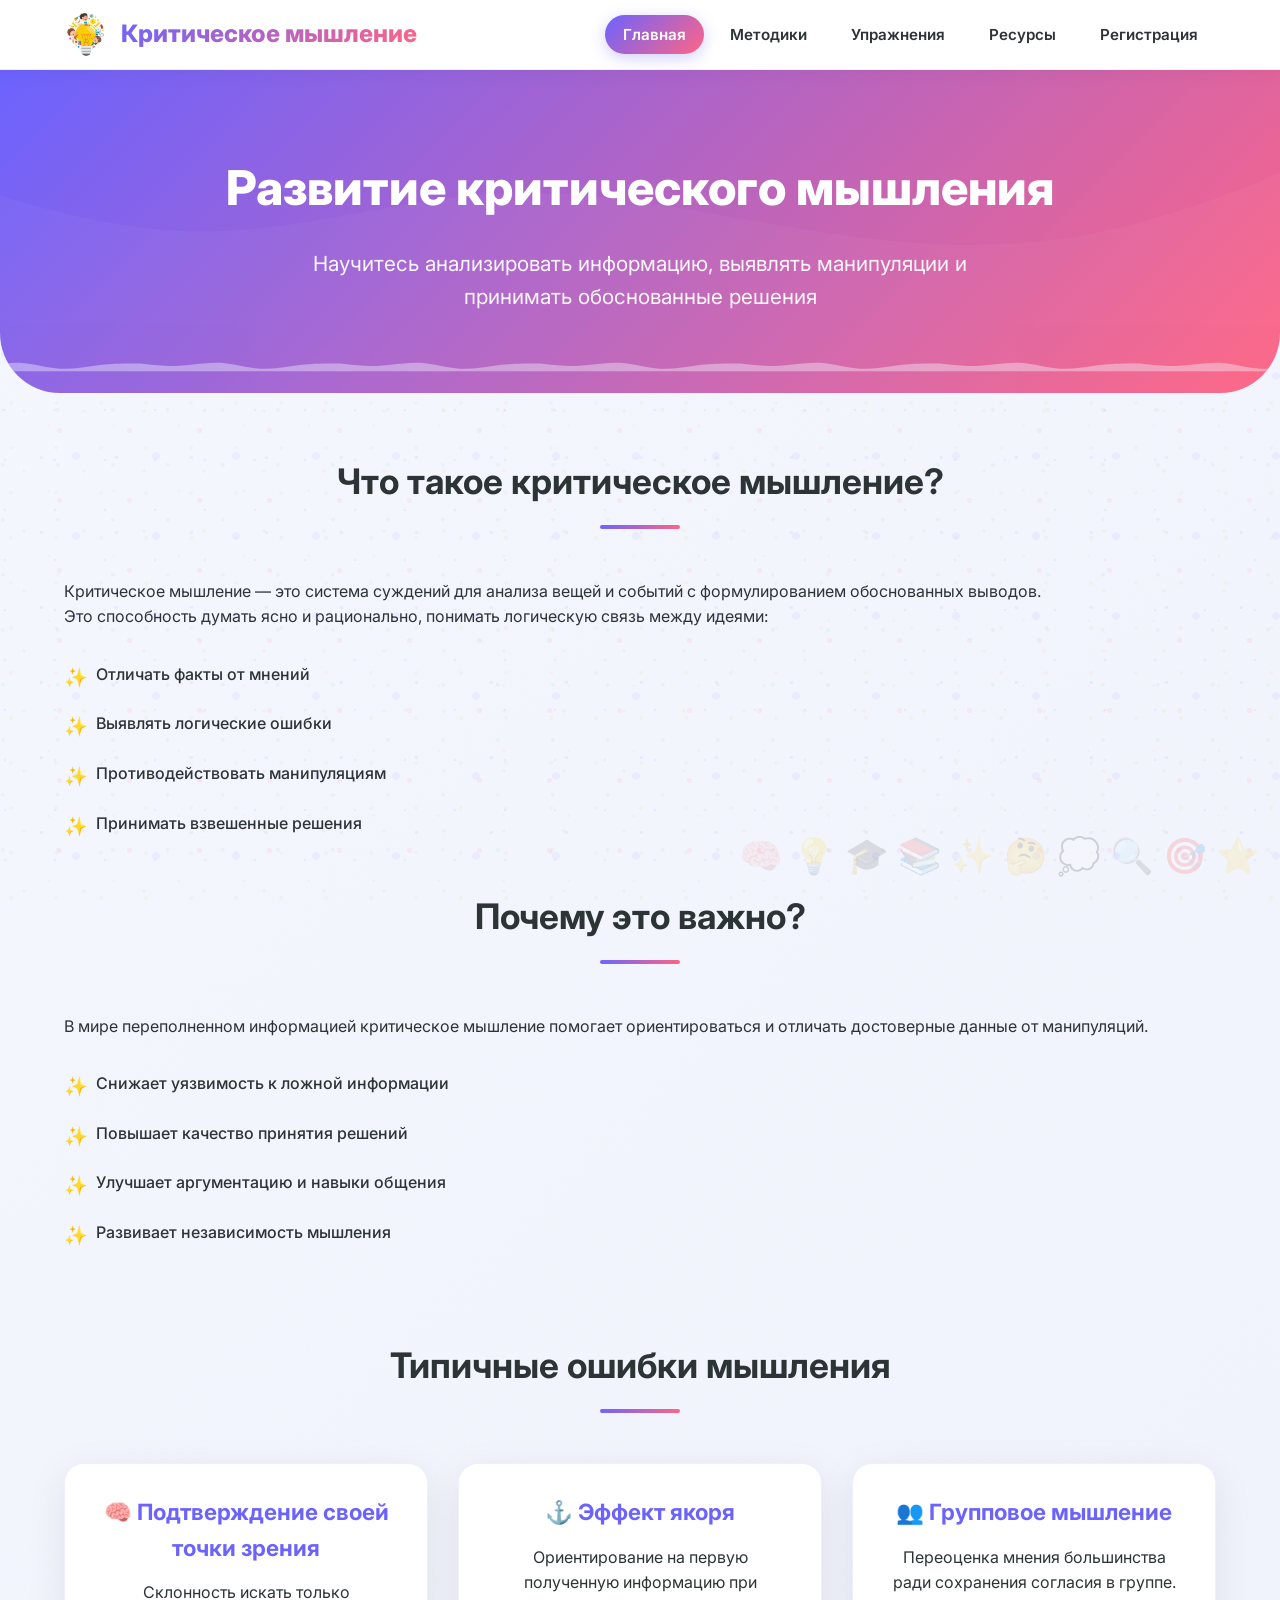
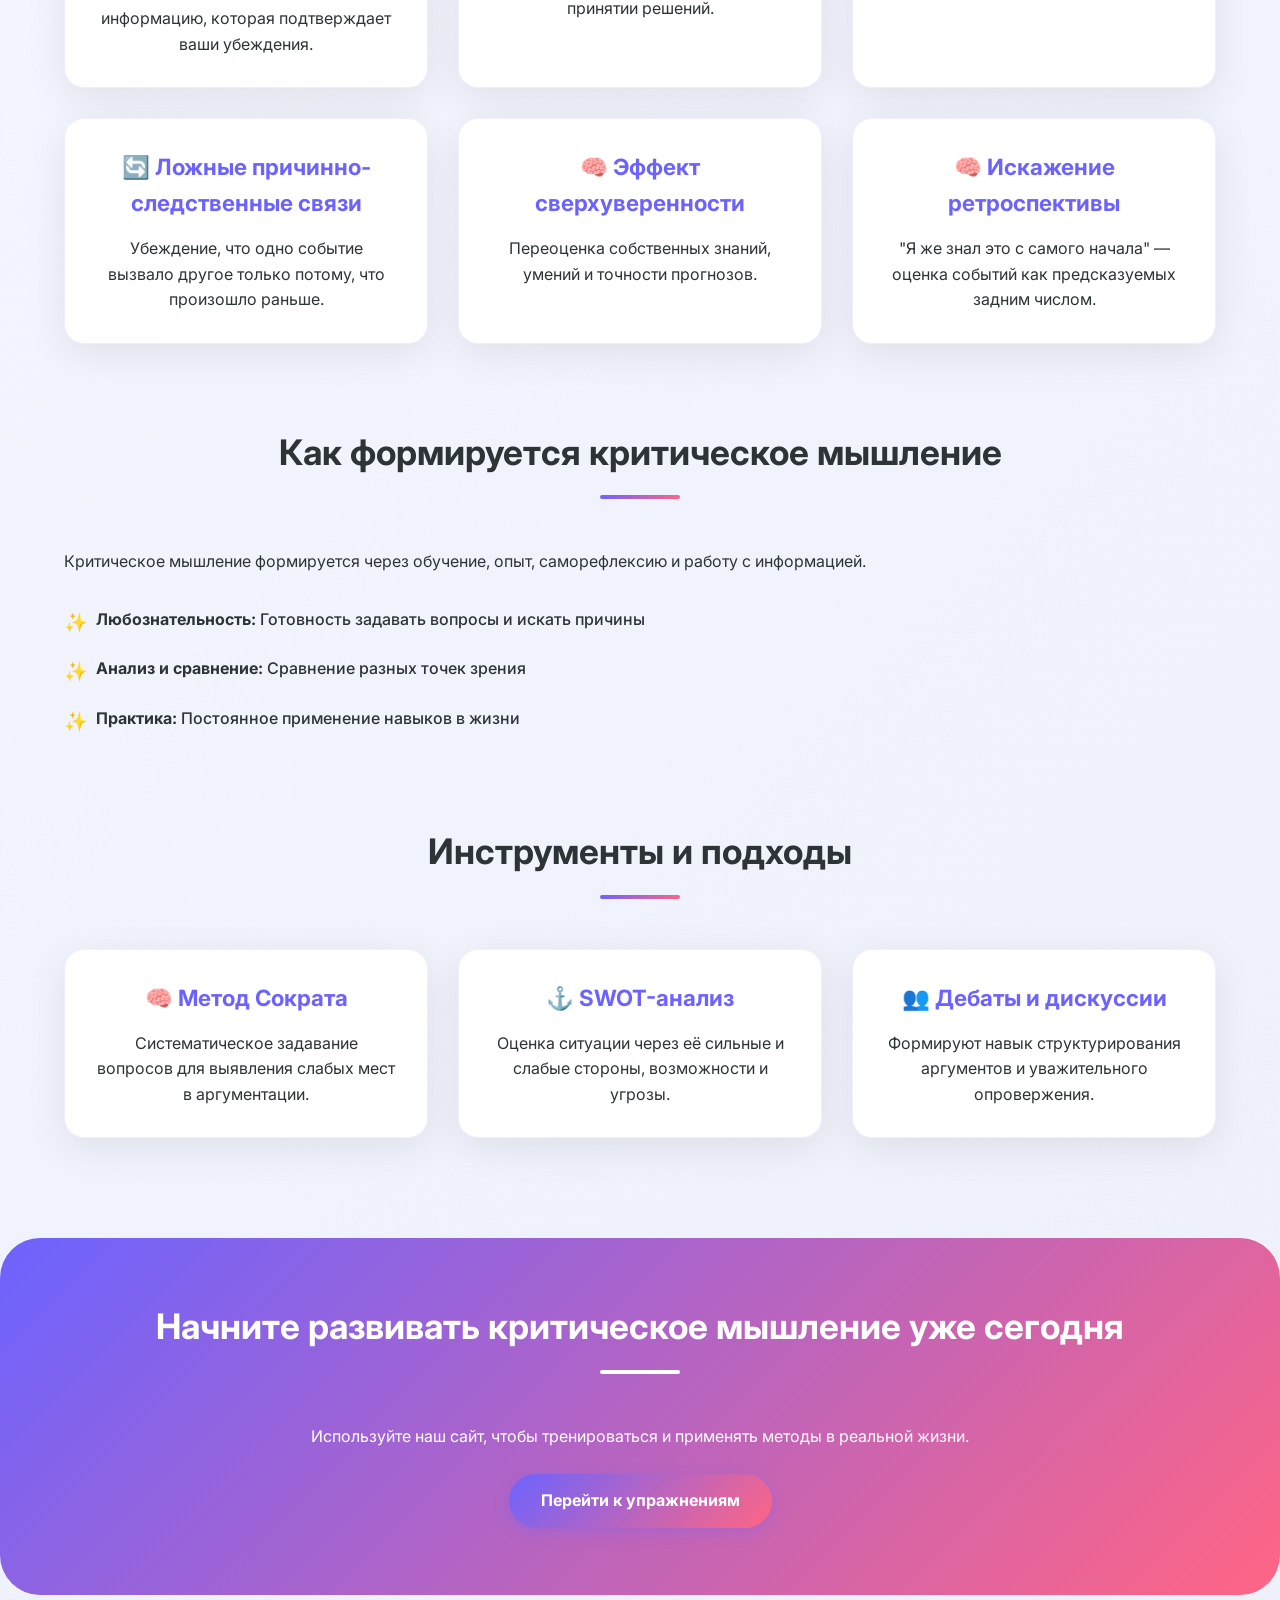
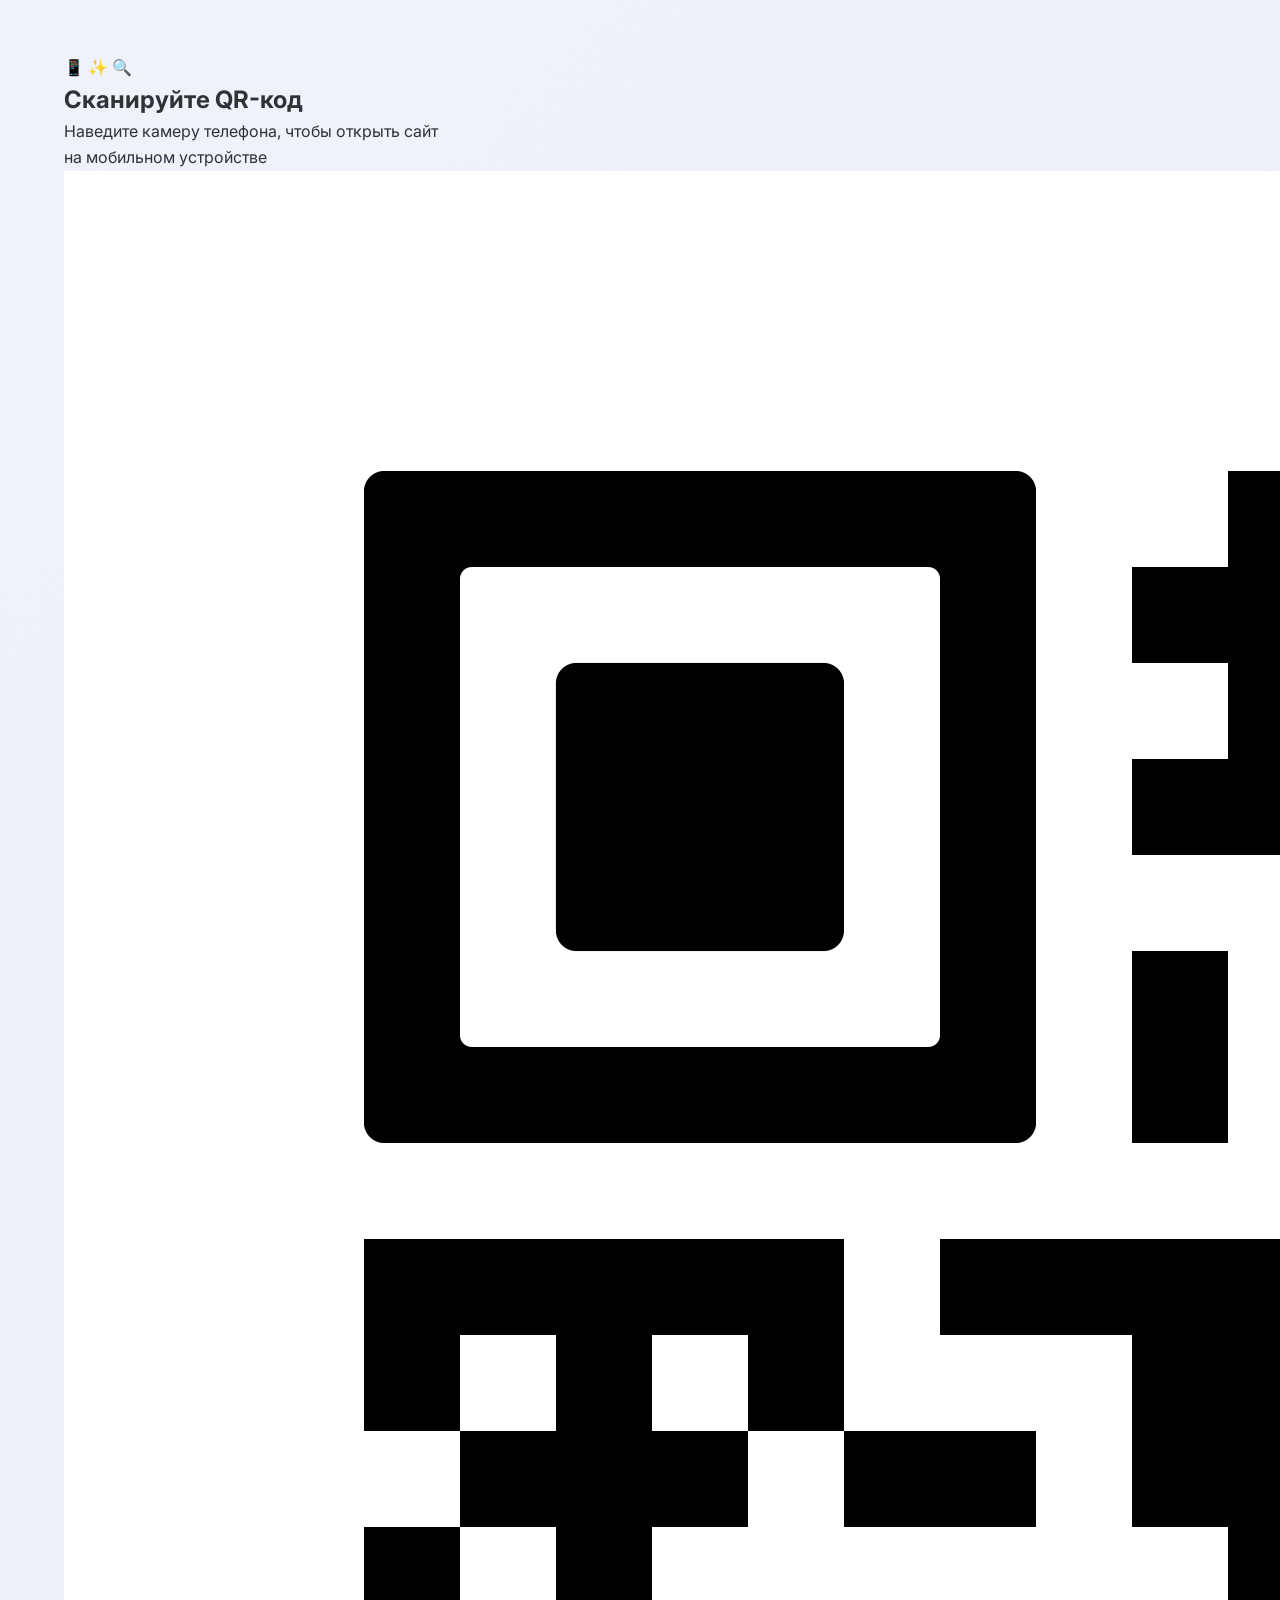
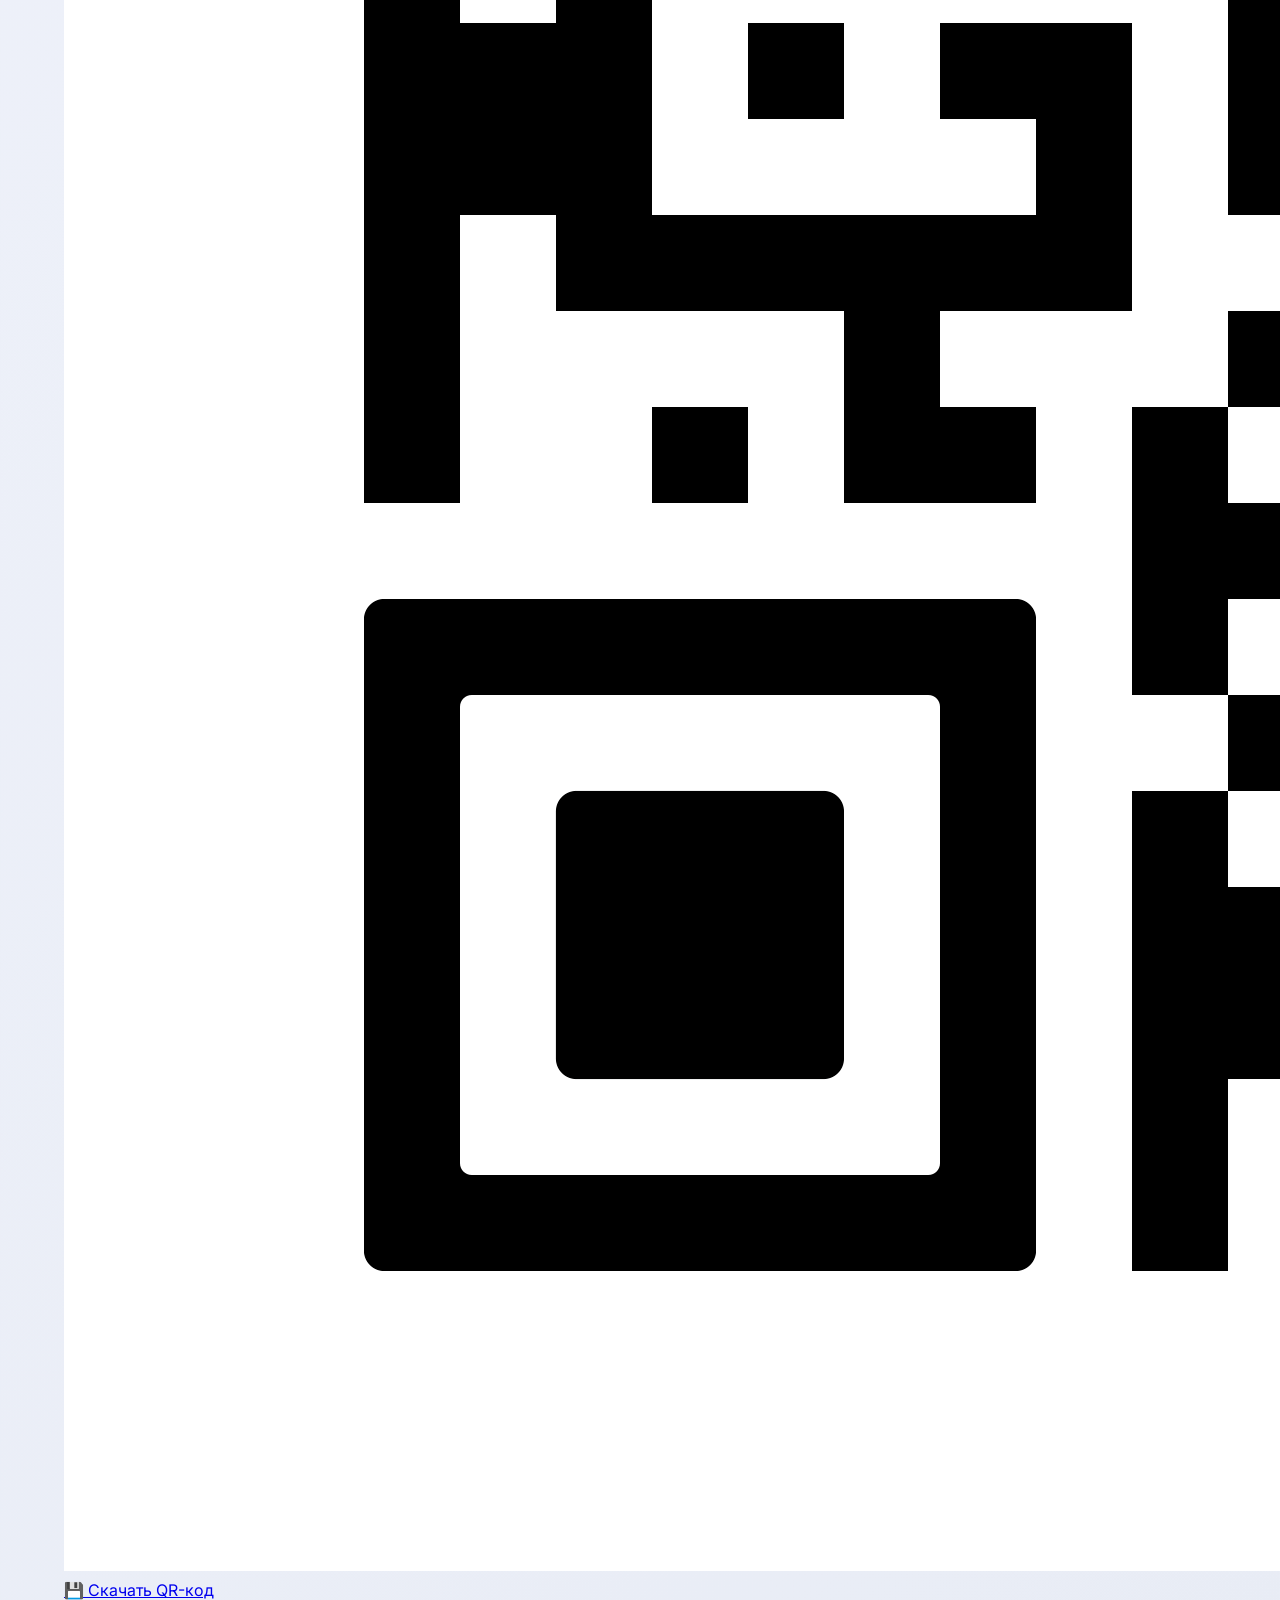
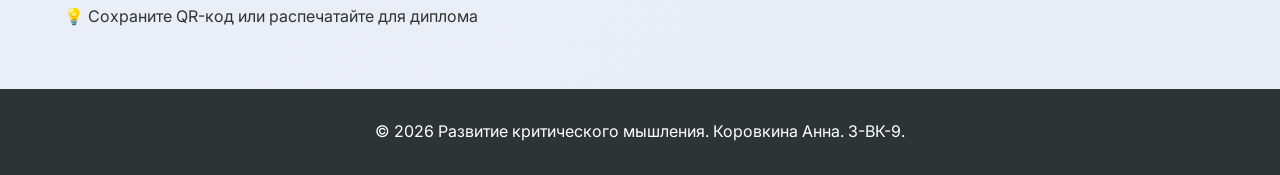
==== commit f9c0e8d6: "index.html" ====
--- a/index.html
+++ b/index.html
@@ -11,7 +11,7 @@
     <header class="header">
         <div class="container">
             <div class="logo">
-                <img src="images/%D0%BB%D0%BE%D0%B3%D0%BE.jpg" alt="Логотип" class="logo-img">
+                <img src="%D0%BB%D0%BE%D0%B3%D0%BE.jpg" alt="Логотип" class="logo-img">
                 <h1>Критическое мышление</h1>
             </div>
             <nav class="nav">
@@ -137,13 +137,42 @@
             </div>
         </section>
     </main>
-
+<!-- Секция с QR-кодом -->
+<section class="qr-section">
+    <div class="container">
+        <div class="qr-center">
+            <div class="qr-glow"></div>
+            <div class="qr-content">
+                <div class="qr-icon-animation">
+                    <span>📱</span>
+                    <span>✨</span>
+                    <span>🔍</span>
+                </div>
+                <h2 class="qr-heading">Сканируйте QR-код</h2>
+                <p class="qr-description">Наведите камеру телефона, чтобы открыть сайт<br>на мобильном устройстве</p>
+                
+                <div class="qr-image-wrapper">
+                    <img src="qrcode.png" alt="QR-код сайта" class="qr-image">
+                    <div class="qr-pulse"></div>
+                </div>
+                
+                <a href="qrcode.png" download="qrcode-site.png" class="qr-download-btn">
+                    <span>💾</span> Скачать QR-код
+                </a>
+                
+                <p class="qr-hint">
+                    <span>💡</span> Сохраните QR-код или распечатайте для диплома
+                </p>
+            </div>
+        </div>
+    </div>
+</section>
     <footer class="footer">
         <div class="container">
             <p>&copy; 2026 Развитие критического мышления. Коровкина Анна. 3-ВК-9.</p>
         </div>
     </footer>
     
-    <script src="js/script.js"></script>
+    <script src="script.js"></script>
 </body>
 </html>
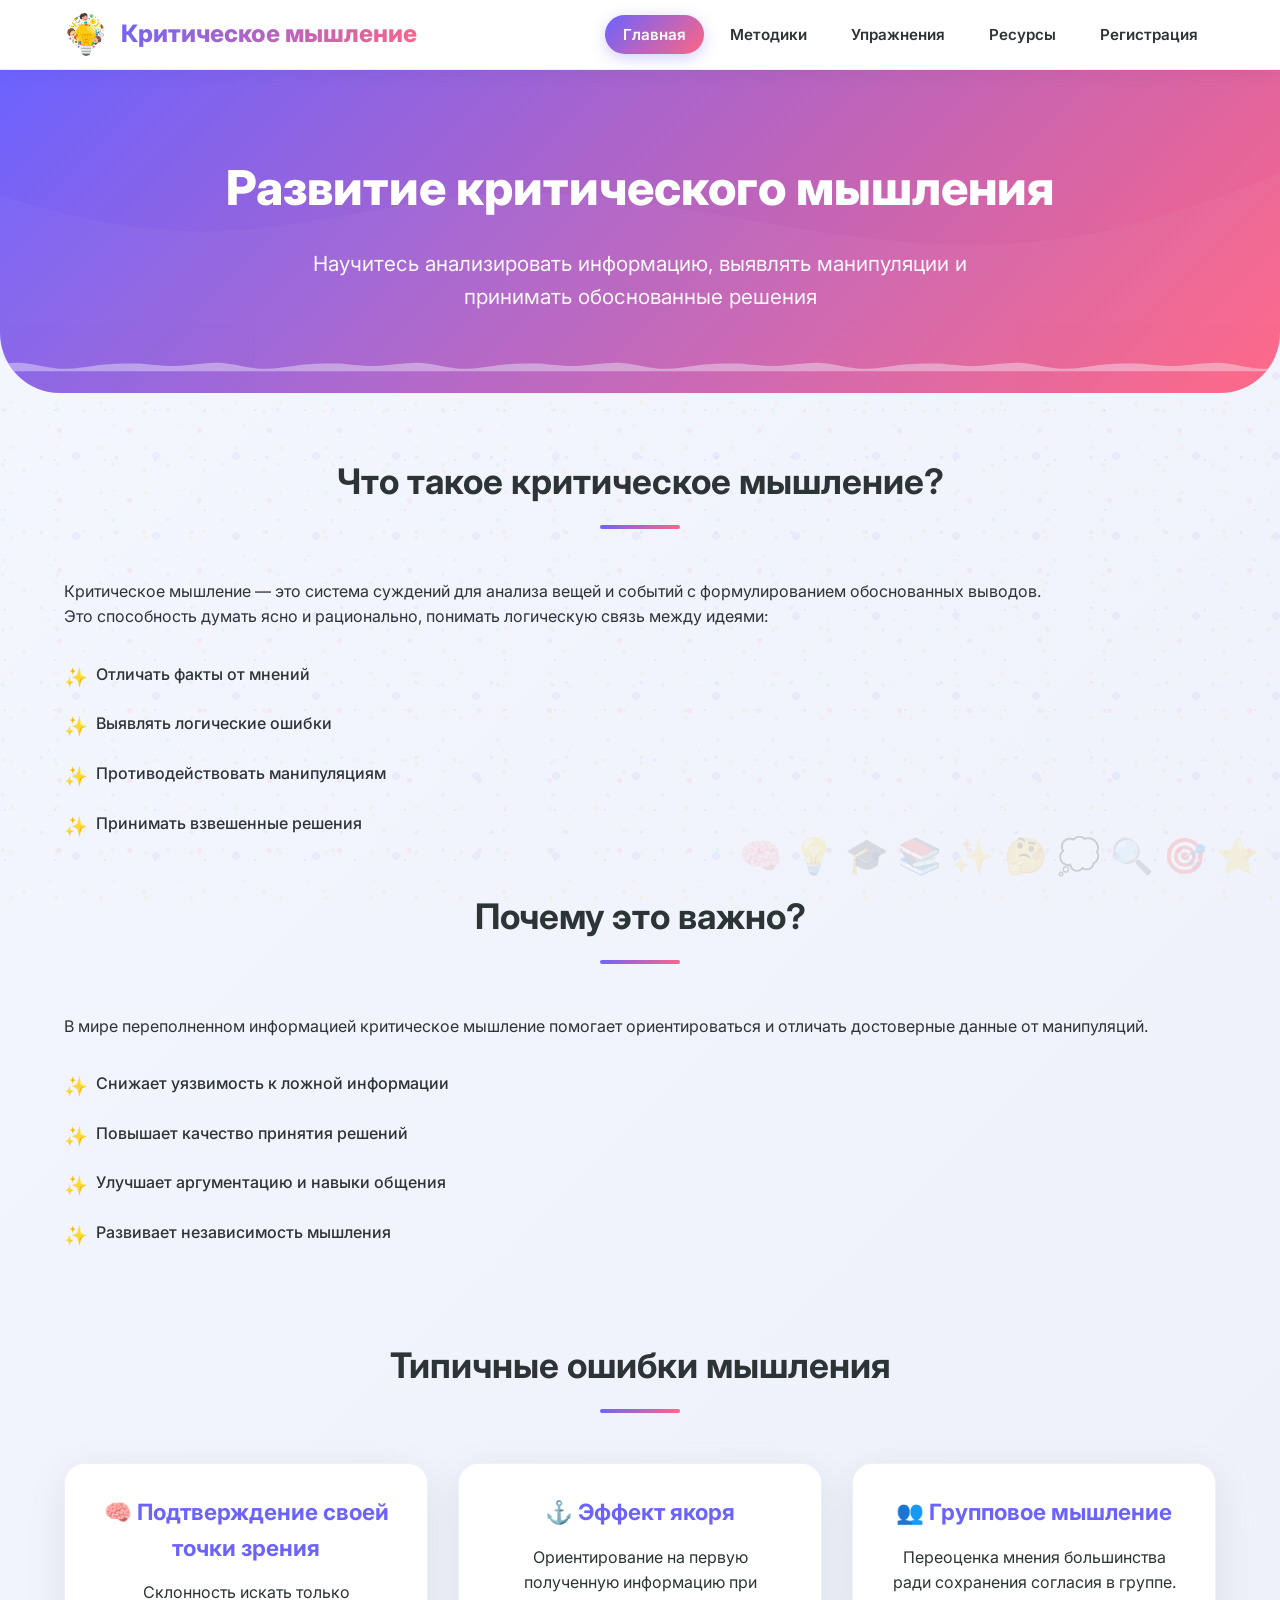
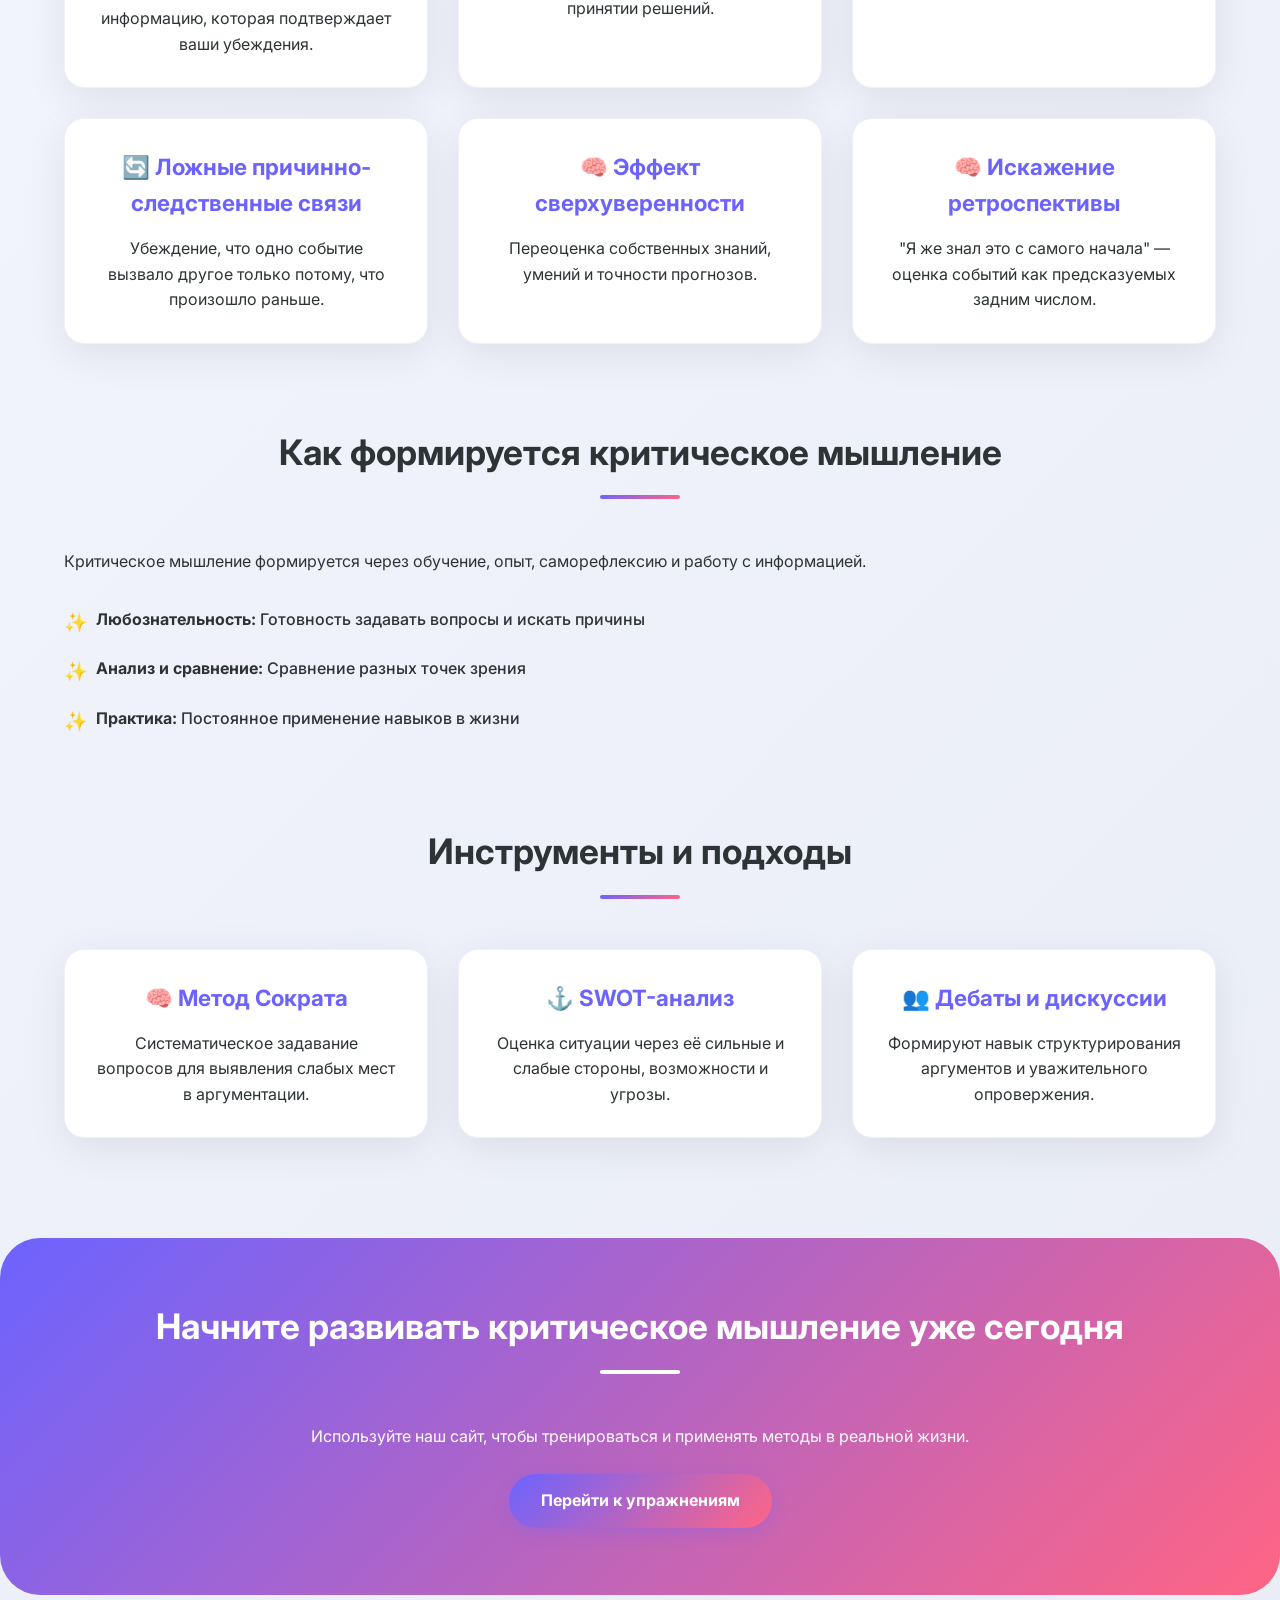
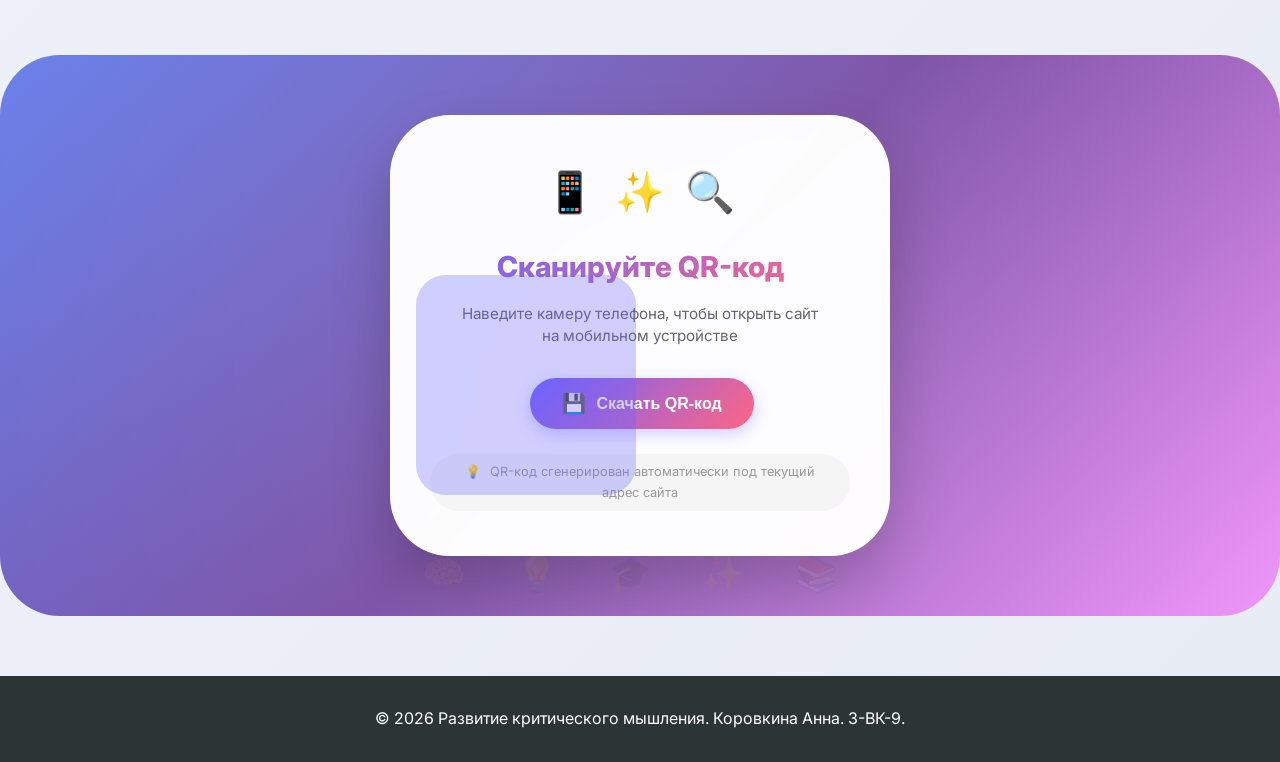
==== commit 3a4def47: "index.html" ====
--- a/index.html
+++ b/index.html
@@ -141,7 +141,6 @@
 <section class="qr-section">
     <div class="container">
         <div class="qr-center">
-            <div class="qr-glow"></div>
             <div class="qr-content">
                 <div class="qr-icon-animation">
                     <span>📱</span>
@@ -152,16 +151,16 @@
                 <p class="qr-description">Наведите камеру телефона, чтобы открыть сайт<br>на мобильном устройстве</p>
                 
                 <div class="qr-image-wrapper">
-                    <img src="qrcode.png" alt="QR-код сайта" class="qr-image">
+                    <div id="liveQR" class="qr-live-container"></div>
                     <div class="qr-pulse"></div>
                 </div>
                 
-                <a href="qrcode.png" download="qrcode-site.png" class="qr-download-btn">
+                <button id="downloadQRBtn" class="qr-download-btn">
                     <span>💾</span> Скачать QR-код
-                </a>
+                </button>
                 
                 <p class="qr-hint">
-                    <span>💡</span> Сохраните QR-код или распечатайте для диплома
+                    <span>💡</span> QR-код сгенерирован автоматически под текущий адрес сайта
                 </p>
             </div>
         </div>
--- a/style.css
+++ b/style.css
@@ -1306,6 +1306,250 @@
     background: #FF6B6B;
     color: white;
 }
+
+/* ========== QR-КОД СЕКЦИЯ (КРАСИВО, ПО ЦЕНТРУ) ========== */
+.qr-section {
+    padding: 60px 20px;
+    background: linear-gradient(135deg, #667eea 0%, #764ba2 50%, #f093fb 100%);
+    position: relative;
+    margin: 50px 0;
+    border-radius: 60px;
+    overflow: hidden;
+}
+
+.qr-section::before {
+    content: '';
+    position: absolute;
+    top: -50%;
+    left: -50%;
+    width: 200%;
+    height: 200%;
+    background: radial-gradient(circle, rgba(255,255,255,0.1) 0%, transparent 70%);
+    animation: rotateBg 20s linear infinite;
+    pointer-events: none;
+}
+
+@keyframes rotateBg {
+    0% { transform: rotate(0deg); }
+    100% { transform: rotate(360deg); }
+}
+
+.qr-section::after {
+    content: '🧠 💡 🎓 ✨ 📚';
+    position: absolute;
+    bottom: 15px;
+    left: 0;
+    right: 0;
+    text-align: center;
+    font-size: 35px;
+    opacity: 0.08;
+    pointer-events: none;
+    letter-spacing: 20px;
+}
+
+.qr-center {
+    display: flex;
+    justify-content: center;
+    align-items: center;
+    position: relative;
+    z-index: 2;
+}
+
+.qr-content {
+    background: rgba(255, 255, 255, 0.98);
+    border-radius: 60px;
+    padding: 45px 40px;
+    text-align: center;
+    max-width: 500px;
+    width: 100%;
+    box-shadow: 0 30px 60px rgba(0, 0, 0, 0.2);
+    transition: transform 0.3s ease;
+    backdrop-filter: blur(5px);
+}
+
+.qr-content:hover {
+    transform: translateY(-5px);
+}
+
+.qr-icon-animation {
+    display: flex;
+    justify-content: center;
+    gap: 20px;
+    margin-bottom: 20px;
+}
+
+.qr-icon-animation span {
+    font-size: 40px;
+    animation: floatIcons 2s ease infinite;
+}
+
+.qr-icon-animation span:nth-child(1) { animation-delay: 0s; }
+.qr-icon-animation span:nth-child(2) { animation-delay: 0.3s; }
+.qr-icon-animation span:nth-child(3) { animation-delay: 0.6s; }
+
+@keyframes floatIcons {
+    0%, 100% { transform: translateY(0px); }
+    50% { transform: translateY(-8px); }
+}
+
+.qr-heading {
+    font-size: 1.8rem;
+    font-weight: 800;
+    background: linear-gradient(135deg, #6C63FF, #FF6584);
+    -webkit-background-clip: text;
+    background-clip: text;
+    color: transparent;
+    margin-bottom: 12px;
+}
+
+.qr-description {
+    color: #666;
+    font-size: 0.95rem;
+    margin-bottom: 30px;
+    line-height: 1.5;
+}
+
+.qr-image-wrapper {
+    position: relative;
+    display: inline-block;
+    margin-bottom: 25px;
+}
+
+.qr-image {
+    width: 220px;
+    height: 220px;
+    border-radius: 30px;
+    box-shadow: 0 15px 30px rgba(0, 0, 0, 0.15);
+    background: white;
+    padding: 12px;
+    transition: transform 0.3s ease;
+    position: relative;
+    z-index: 2;
+}
+
+.qr-image:hover {
+    transform: scale(1.02);
+}
+
+.qr-pulse {
+    position: absolute;
+    top: 50%;
+    left: 50%;
+    transform: translate(-50%, -50%);
+    width: 220px;
+    height: 220px;
+    background: rgba(108, 99, 255, 0.3);
+    border-radius: 30px;
+    animation: pulse 2s ease infinite;
+    z-index: 1;
+}
+
+@keyframes pulse {
+    0% {
+        transform: translate(-50%, -50%) scale(0.95);
+        opacity: 0.5;
+    }
+    70% {
+        transform: translate(-50%, -50%) scale(1.1);
+        opacity: 0;
+    }
+    100% {
+        transform: translate(-50%, -50%) scale(1.1);
+        opacity: 0;
+    }
+}
+
+.qr-download-btn {
+    display: inline-flex;
+    align-items: center;
+    gap: 10px;
+    background: linear-gradient(135deg, #6C63FF, #FF6584);
+    color: white;
+    padding: 14px 32px;
+    border-radius: 50px;
+    text-decoration: none;
+    font-weight: 600;
+    font-size: 1rem;
+    transition: all 0.3s ease;
+    box-shadow: 0 5px 15px rgba(108, 99, 255, 0.3);
+    margin-bottom: 20px;
+    border: none;
+    cursor: pointer;
+}
+
+.qr-download-btn:hover {
+    transform: translateY(-3px);
+    box-shadow: 0 8px 25px rgba(108, 99, 255, 0.4);
+}
+
+.qr-download-btn span {
+    font-size: 1.2rem;
+}
+
+.qr-hint {
+    font-size: 0.8rem;
+    color: #999;
+    background: #f5f5f5;
+    display: inline-block;
+    padding: 8px 18px;
+    border-radius: 40px;
+    margin-top: 5px;
+}
+
+.qr-hint span {
+    margin-right: 5px;
+}
+
+/* Адаптивность */
+@media (max-width: 768px) {
+    .qr-section {
+        padding: 40px 16px;
+        border-radius: 40px;
+        margin: 30px 0;
+    }
+    
+    .qr-content {
+        padding: 35px 25px;
+        border-radius: 45px;
+    }
+    
+    .qr-heading {
+        font-size: 1.5rem;
+    }
+    
+    .qr-image {
+        width: 180px;
+        height: 180px;
+    }
+    
+    .qr-pulse {
+        width: 180px;
+        height: 180px;
+    }
+    
+    .qr-icon-animation span {
+        font-size: 30px;
+    }
+}
+
+@media (max-width: 480px) {
+    .qr-content {
+        padding: 30px 20px;
+    }
+    
+    .qr-heading {
+        font-size: 1.3rem;
+    }
+    
+    .qr-description {
+        font-size: 0.85rem;
+    }
+    
+    .qr-download-btn {
+        padding: 12px 25px;
+        font-size: 0.9rem;
+    }
+}
 /* ========== АДАПТИВНОСТЬ ========== */
 @media (max-width: 768px) {
     .header .container {
@@ -1389,4 +1633,4 @@
 
 .feature-card:nth-child(4) h3::before {
     content: '🔄 ';
-}+}
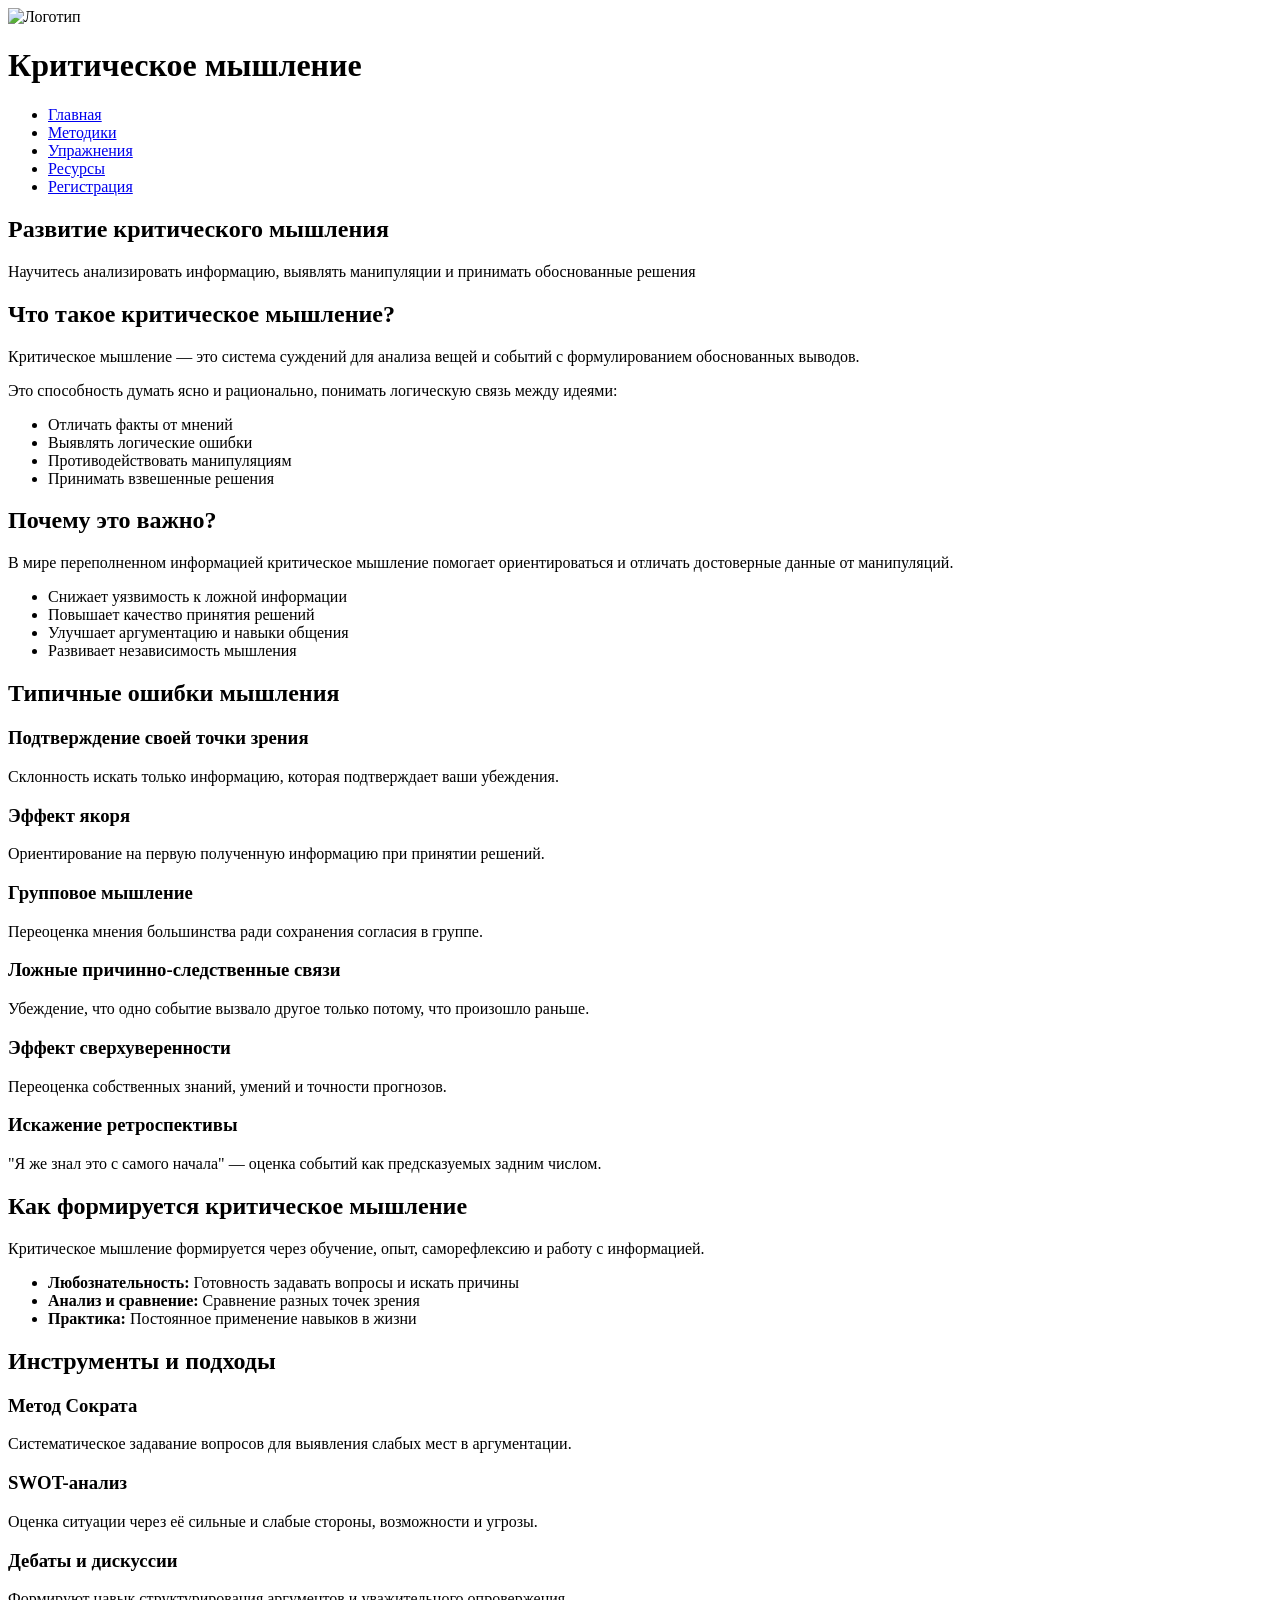
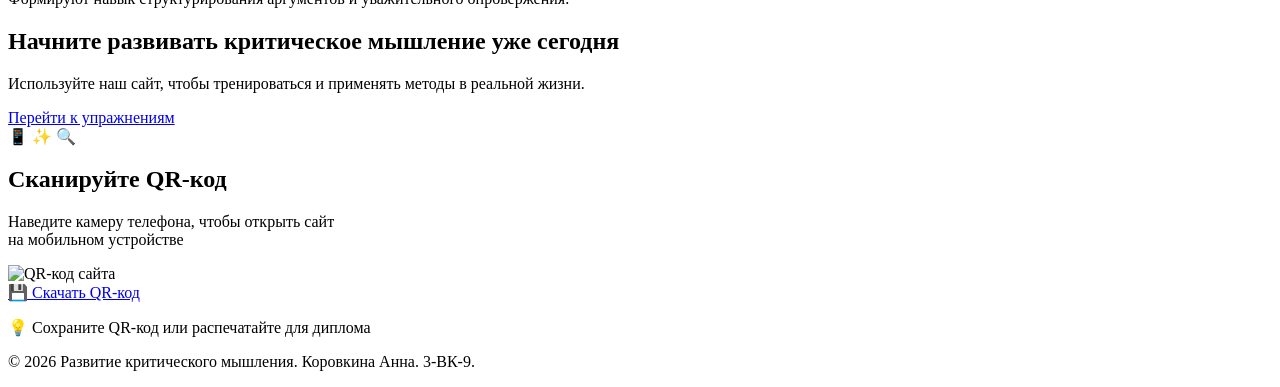
==== commit 800db118: "index.html" ====
--- a/index.html
+++ b/index.html
@@ -4,14 +4,14 @@
     <meta charset="UTF-8">
     <meta name="viewport" content="width=device-width, initial-scale=1.0">
     <title>Главная | Критическое мышление</title>
-    <link rel="stylesheet" href="style.css">
-    <link rel="icon" href="brain-icon.png">
+    <link rel="stylesheet" href="css/style.css">
+    <link rel="icon" href="images/brain-icon.png">
 </head>
 <body>
     <header class="header">
         <div class="container">
             <div class="logo">
-                <img src="%D0%BB%D0%BE%D0%B3%D0%BE.jpg" alt="Логотип" class="logo-img">
+                <img src="images/%D0%BB%D0%BE%D0%B3%D0%BE.jpg" alt="Логотип" class="logo-img">
                 <h1>Критическое мышление</h1>
             </div>
             <nav class="nav">
@@ -141,6 +141,7 @@
 <section class="qr-section">
     <div class="container">
         <div class="qr-center">
+            <div class="qr-glow"></div>
             <div class="qr-content">
                 <div class="qr-icon-animation">
                     <span>📱</span>
@@ -151,16 +152,16 @@
                 <p class="qr-description">Наведите камеру телефона, чтобы открыть сайт<br>на мобильном устройстве</p>
                 
                 <div class="qr-image-wrapper">
-                    <div id="liveQR" class="qr-live-container"></div>
+                    <img src="images/qrcode.png" alt="QR-код сайта" class="qr-image">
                     <div class="qr-pulse"></div>
                 </div>
                 
-                <button id="downloadQRBtn" class="qr-download-btn">
+                <a href="images/qrcode.png" download="qrcode-site.png" class="qr-download-btn">
                     <span>💾</span> Скачать QR-код
-                </button>
+                </a>
                 
                 <p class="qr-hint">
-                    <span>💡</span> QR-код сгенерирован автоматически под текущий адрес сайта
+                    <span>💡</span> Сохраните QR-код или распечатайте для диплома
                 </p>
             </div>
         </div>
@@ -172,6 +173,7 @@
         </div>
     </footer>
     
-    <script src="script.js"></script>
+    <script src="js/script.js"></script>
+    
 </body>
 </html>
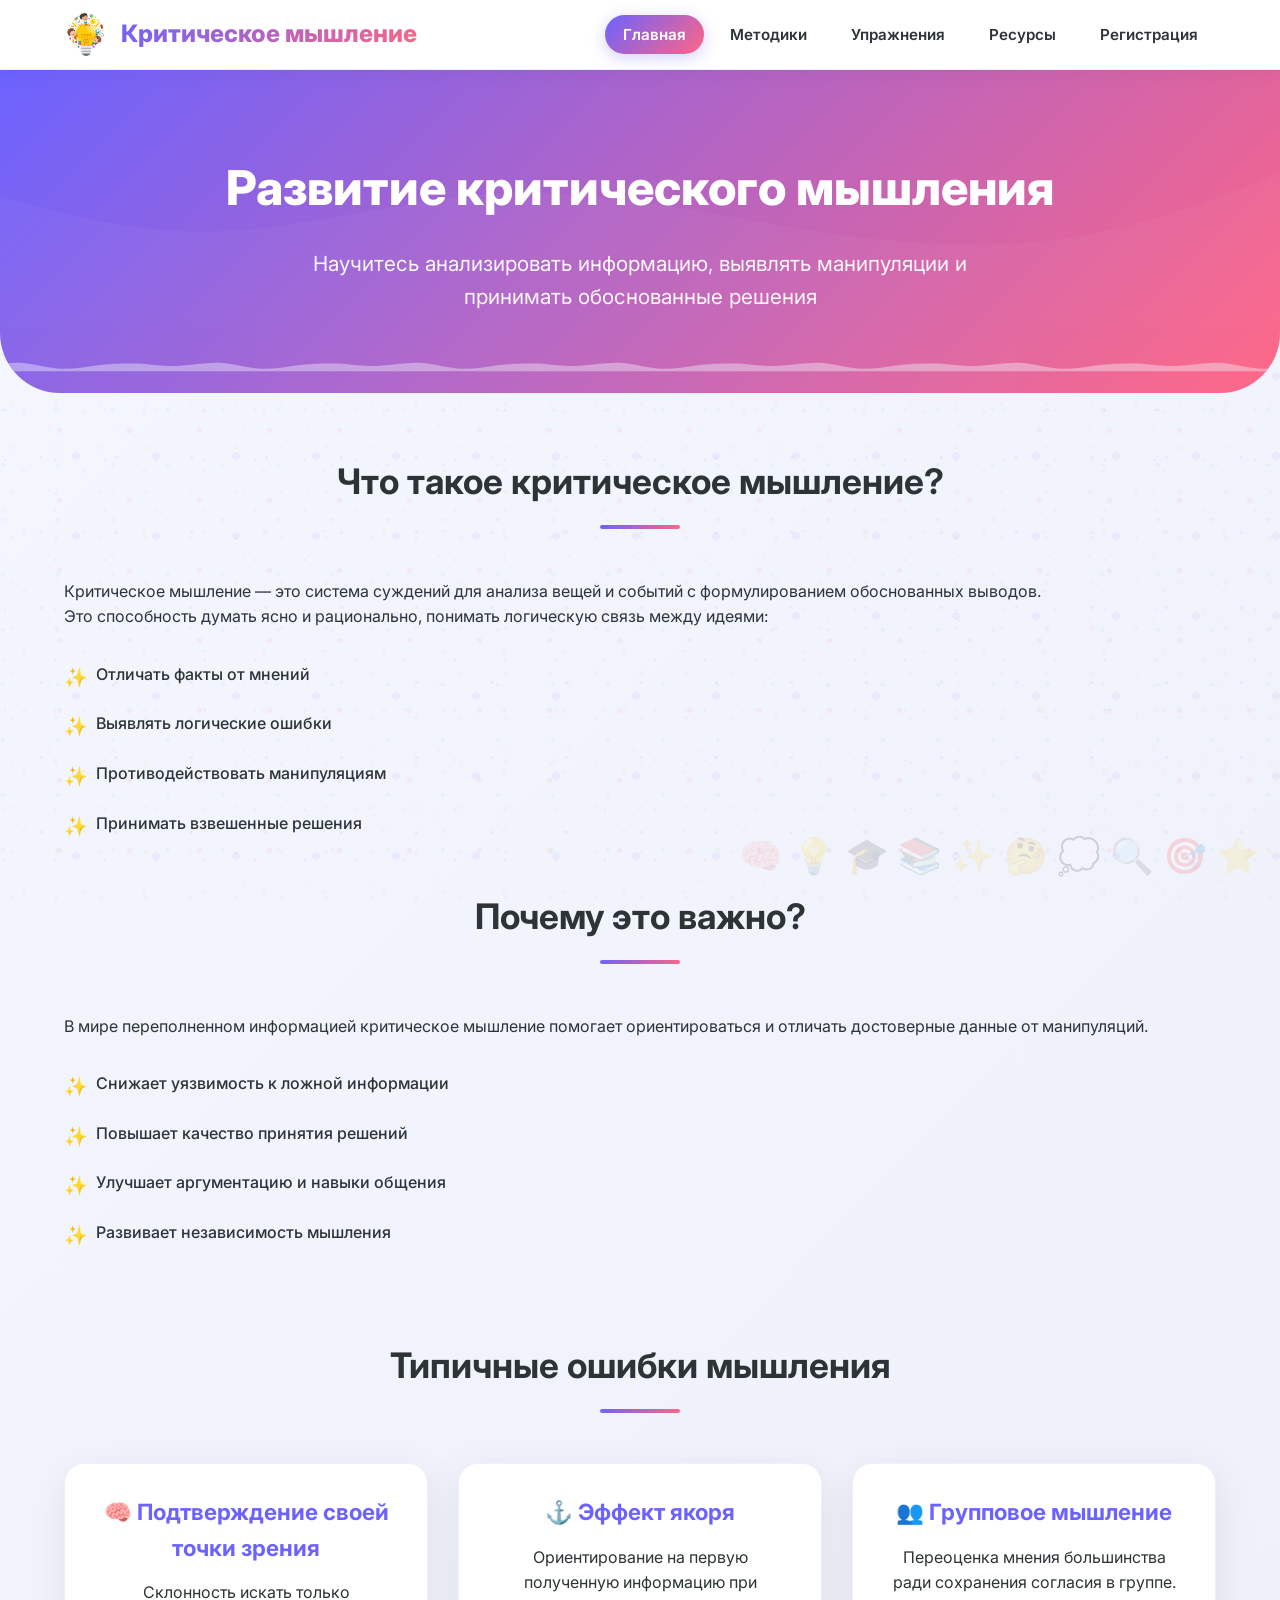
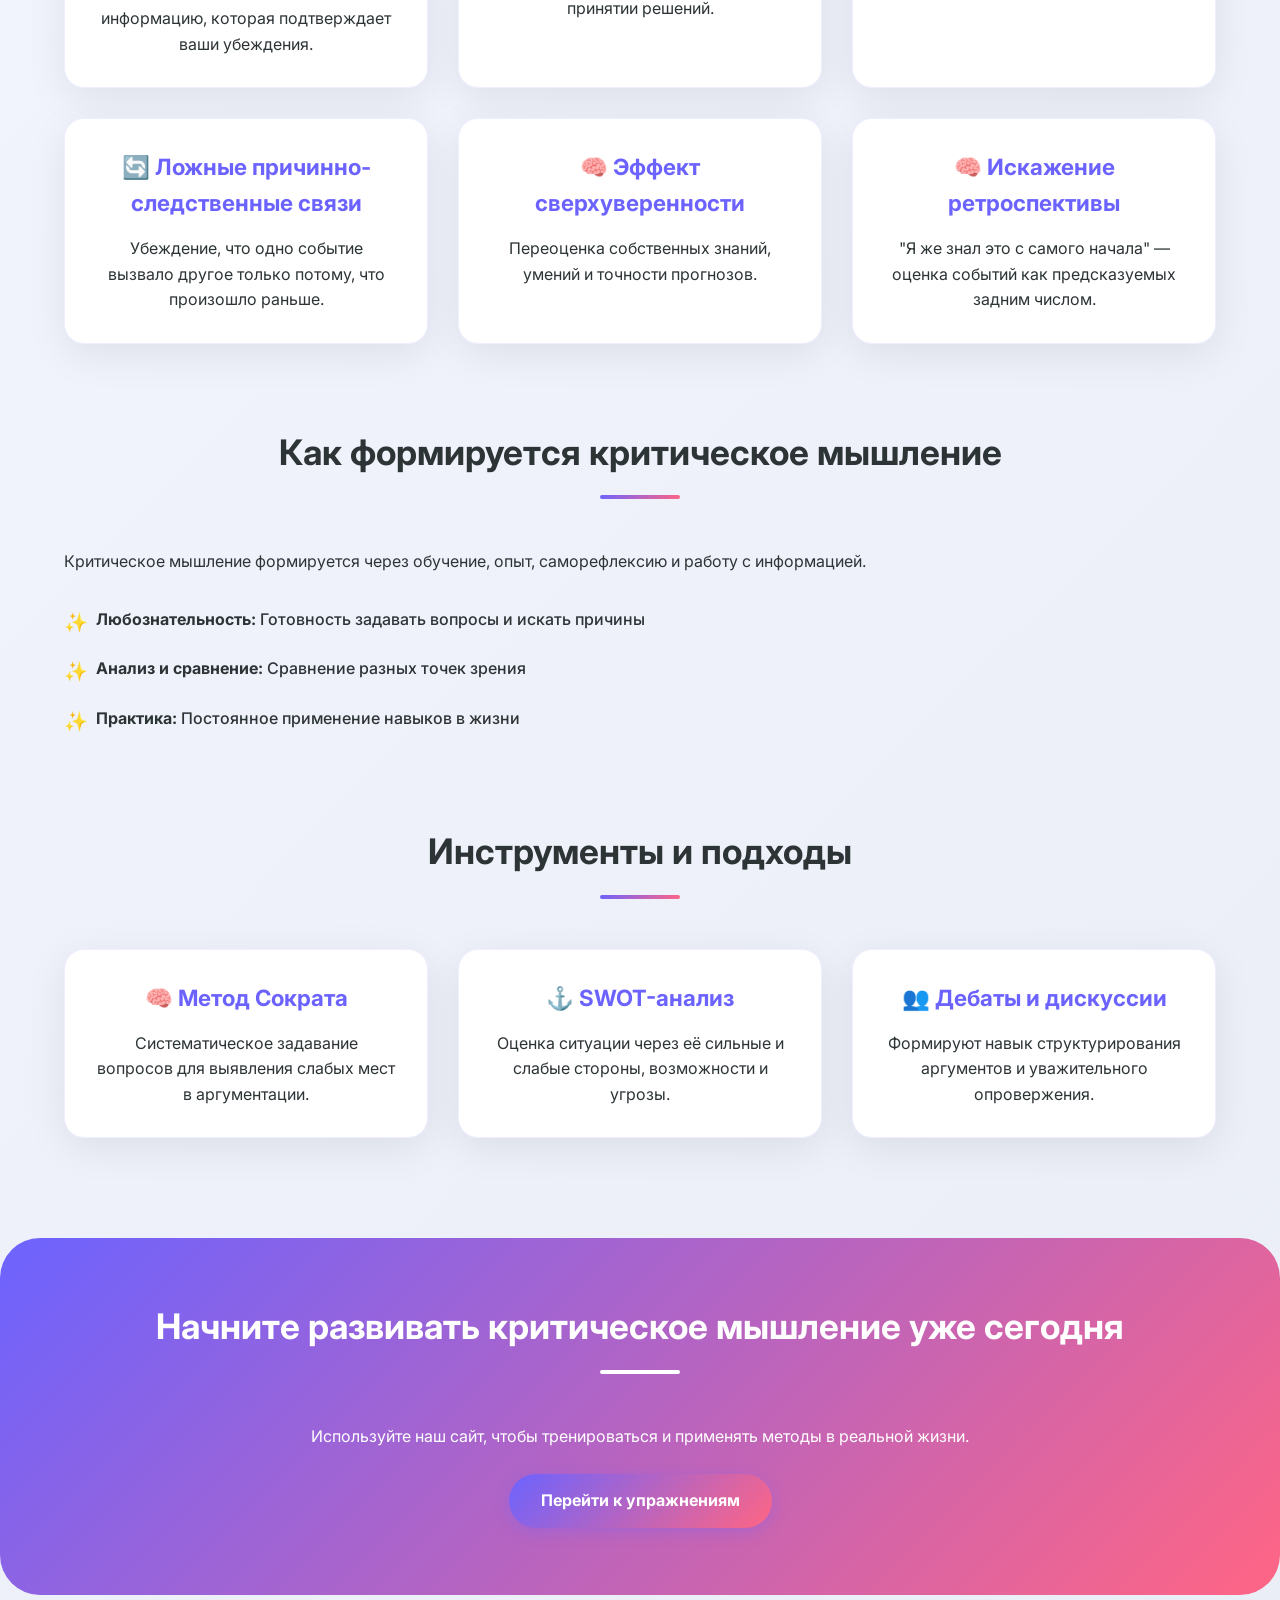
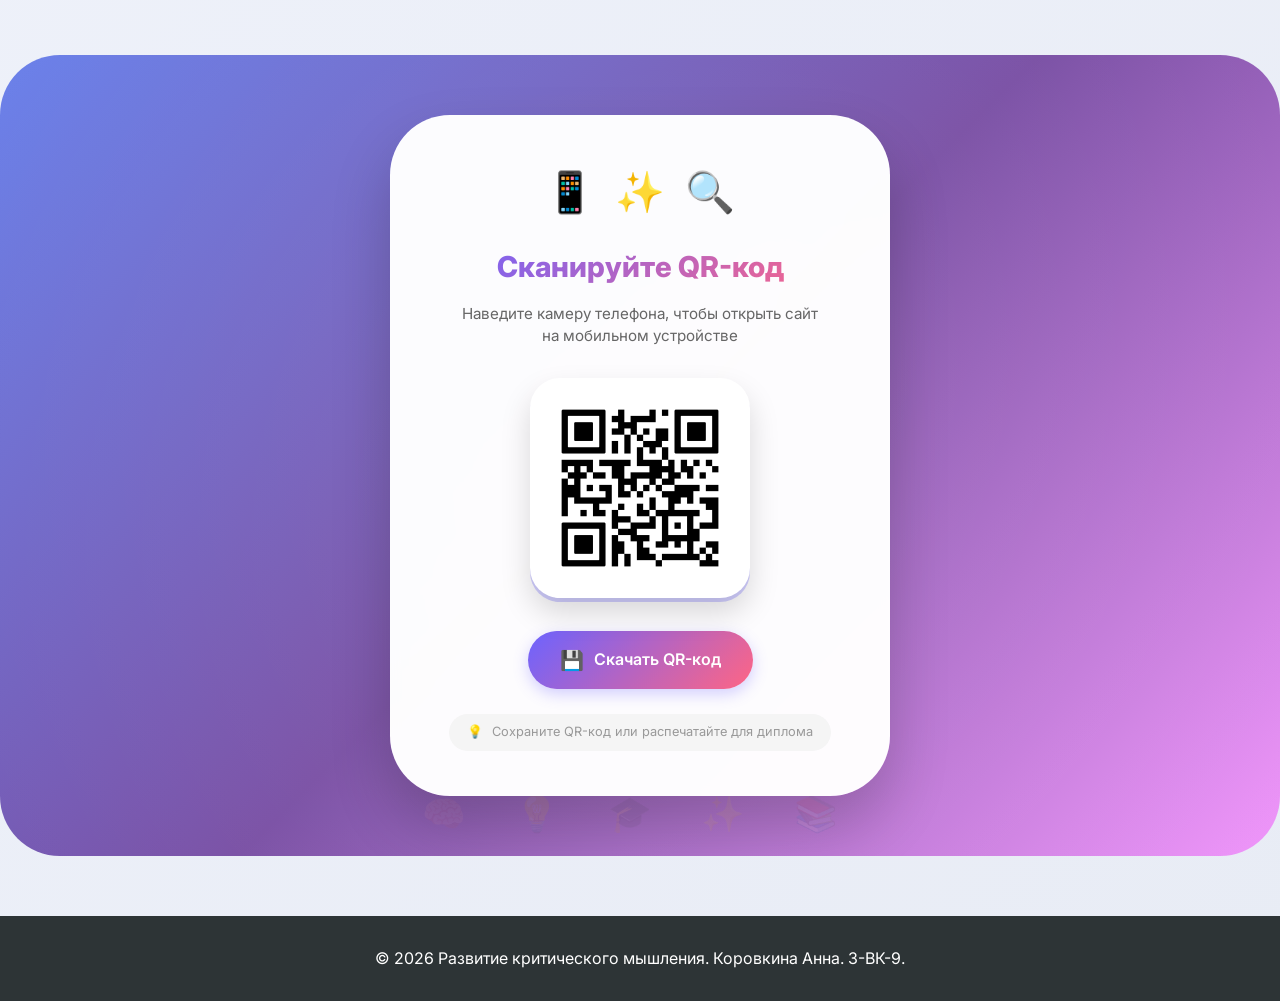
==== commit 8ad01acf: "index.html" ====
--- a/index.html
+++ b/index.html
@@ -4,14 +4,14 @@
     <meta charset="UTF-8">
     <meta name="viewport" content="width=device-width, initial-scale=1.0">
     <title>Главная | Критическое мышление</title>
-    <link rel="stylesheet" href="css/style.css">
-    <link rel="icon" href="images/brain-icon.png">
+    <link rel="stylesheet" href="style.css">
+    <link rel="icon" href="brain-icon.png">
 </head>
 <body>
     <header class="header">
         <div class="container">
             <div class="logo">
-                <img src="images/%D0%BB%D0%BE%D0%B3%D0%BE.jpg" alt="Логотип" class="logo-img">
+                <img src="%D0%BB%D0%BE%D0%B3%D0%BE.jpg" alt="Логотип" class="logo-img">
                 <h1>Критическое мышление</h1>
             </div>
             <nav class="nav">
@@ -152,11 +152,11 @@
                 <p class="qr-description">Наведите камеру телефона, чтобы открыть сайт<br>на мобильном устройстве</p>
                 
                 <div class="qr-image-wrapper">
-                    <img src="images/qrcode.png" alt="QR-код сайта" class="qr-image">
+                    <img src="qrcode.png" alt="QR-код сайта" class="qr-image">
                     <div class="qr-pulse"></div>
                 </div>
                 
-                <a href="images/qrcode.png" download="qrcode-site.png" class="qr-download-btn">
+                <a href="qrcode.png" download="qrcode-site.png" class="qr-download-btn">
                     <span>💾</span> Скачать QR-код
                 </a>
                 
@@ -173,7 +173,7 @@
         </div>
     </footer>
     
-    <script src="js/script.js"></script>
+    <script src="script.js"></script>
     
 </body>
 </html>
--- a/style.css
+++ b/style.css
@@ -0,0 +1,1698 @@
+/* ============================================
+   ДЕТСКИЙ/МОЛОДЁЖНЫЙ РЕДИЗАЙН
+   Яркий, современный, с анимациями
+   ============================================ */
+
+@import url('https://fonts.googleapis.com/css2?family=Inter:opsz,wght@14..32,400;14..32,500;14..32,600;14..32,700;14..32,800&display=swap');
+
+:root {
+    /* Новая яркая цветовая схема */
+    --primary: #6C63FF;
+    --primary-dark: #5A52D9;
+    --secondary: #FF6584;
+    --accent: #FFB347;
+    --success: #2ECC71;
+    --info: #4ECDC4;
+    --warning: #FF6B6B;
+    --dark: #2D3436;
+    --light: #F9F9FF;
+    --white: #FFFFFF;
+    --gray: #F0F2F5;
+    --text: #2D3436;
+    --text-light: #636E72;
+    
+    /* Градиенты */
+    --gradient-primary: linear-gradient(135deg, #6C63FF 0%, #FF6584 100%);
+    --gradient-success: linear-gradient(135deg, #2ECC71 0%, #27AE60 100%);
+    --gradient-bg: linear-gradient(135deg, #667eea 0%, #764ba2 100%);
+    
+    --border-radius: 20px;
+    --border-radius-sm: 12px;
+    --box-shadow: 0 10px 40px rgba(0, 0, 0, 0.08);
+    --box-shadow-hover: 0 20px 50px rgba(0, 0, 0, 0.12);
+    --transition: all 0.3s cubic-bezier(0.4, 0, 0.2, 1);
+}
+
+* {
+    margin: 0;
+    padding: 0;
+    box-sizing: border-box;
+}
+
+body {
+    font-family: 'Inter', 'Roboto', sans-serif;
+    line-height: 1.6;
+    color: var(--text);
+    background: linear-gradient(135deg, #f5f7ff 0%, #e8ecf5 100%);
+    position: relative;
+    min-height: 100vh;
+}
+
+/* Весёлый фон с элементами */
+body::before {
+    content: '';
+    position: fixed;
+    top: 0;
+    left: 0;
+    width: 100%;
+    height: 100%;
+    background-image: 
+        radial-gradient(circle at 10% 20%, rgba(108, 99, 255, 0.08) 2%, transparent 2.5%),
+        radial-gradient(circle at 85% 15%, rgba(255, 101, 132, 0.08) 3%, transparent 3.5%),
+        radial-gradient(circle at 40% 85%, rgba(255, 180, 71, 0.08) 2.5%, transparent 3%),
+        radial-gradient(circle at 95% 70%, rgba(108, 99, 255, 0.06) 4%, transparent 4.5%),
+        radial-gradient(circle at 5% 45%, rgba(46, 204, 113, 0.06) 3%, transparent 3.5%),
+        radial-gradient(circle at 75% 55%, rgba(255, 101, 132, 0.05) 2%, transparent 2.5%),
+        radial-gradient(circle at 25% 95%, rgba(255, 180, 71, 0.07) 3.5%, transparent 4%),
+        radial-gradient(circle at 55% 10%, rgba(108, 99, 255, 0.07) 2%, transparent 2.5%);
+    background-size: 50px 50px, 70px 70px, 60px 60px, 80px 80px, 55px 55px, 65px 65px, 45px 45px, 75px 75px;
+    pointer-events: none;
+    z-index: 0;
+}
+
+/* Добавляем плавающие эмодзи-пузырьки */
+body::after {
+    content: '🧠 💡 🎓 📚 ✨ 🤔 💭 🔍 🎯 ⭐';
+    position: fixed;
+    bottom: 20px;
+    right: 20px;
+    font-size: 35px;
+    opacity: 0.15;
+    pointer-events: none;
+    z-index: 0;
+    white-space: pre-wrap;
+    text-align: right;
+    line-height: 1.4;
+    animation: floatEmojis 20s ease-in-out infinite;
+}
+
+@keyframes floatEmojis {
+    0%, 100% { transform: translateY(0px) rotate(0deg); opacity: 0.15; }
+    50% { transform: translateY(-15px) rotate(3deg); opacity: 0.2; }
+}
+
+/* Карточки с мягким фоном */
+.feature-card, .exercise-card, .category, .method-card, .register-container {
+    background: rgba(255, 255, 255, 0.92);
+    backdrop-filter: blur(2px);
+    transition: all 0.3s ease;
+}
+
+.feature-card:hover, .exercise-card:hover, .category:hover, .method-card:hover {
+    background: rgba(255, 255, 255, 0.98);
+    backdrop-filter: blur(0px);
+}
+
+/* Герой секция с градиентом и волнами */
+.hero {
+    background: linear-gradient(135deg, #6C63FF 0%, #FF6584 50%, #FFB347 100%);
+    position: relative;
+    overflow: hidden;
+}
+
+.hero::before {
+    content: '🧠 💡 🎯 ✨ 🧩 🔮';
+    position: absolute;
+    bottom: 10px;
+    left: 0;
+    right: 0;
+    font-size: 60px;
+    opacity: 0.15;
+    text-align: center;
+    pointer-events: none;
+    white-space: nowrap;
+    animation: slideEmojis 25s linear infinite;
+}
+
+@keyframes slideEmojis {
+    0% { transform: translateX(100%); opacity: 0.15; }
+    50% { opacity: 0.25; }
+    100% { transform: translateX(-100%); opacity: 0.15; }
+}
+
+/* Добавим волны внизу hero */
+.hero::after {
+    content: '';
+    position: absolute;
+    bottom: 0;
+    left: 0;
+    right: 0;
+    height: 60px;
+    background: url('data:image/svg+xml,<svg xmlns="http://www.w3.org/2000/svg" viewBox="0 0 1440 120"><path fill="%23f5f7ff" fill-opacity="0.8" d="M0,64L48,69.3C96,75,192,85,288,80C384,75,480,53,576,58.7C672,64,768,96,864,101.3C960,107,1056,85,1152,74.7C1248,64,1344,64,1392,64L1440,64L1440,120L1392,120C1344,120,1248,120,1152,120C1056,120,960,120,864,120C768,120,672,120,576,120C480,120,384,120,288,120C192,120,96,120,48,120L0,120Z"></path></svg>') repeat-x bottom;
+    background-size: 200px 60px;
+    opacity: 0.5;
+    pointer-events: none;
+}
+
+/* Контейнеры на прозрачном фоне */
+.container {
+    position: relative;
+    z-index: 1;
+}
+
+/* Добавим маленькие звёздочки на карточки при наведении */
+.feature-card::before {
+    content: '✨';
+    position: absolute;
+    top: -10px;
+    right: -10px;
+    font-size: 25px;
+    opacity: 0;
+    transition: all 0.3s ease;
+}
+
+.feature-card:hover::before {
+    opacity: 0.5;
+    transform: rotate(15deg);
+}
+
+/* Кнопки с лёгким свечением */
+.register-btn, .cta-button, .submit-btn, .check-btn {
+    position: relative;
+    overflow: hidden;
+}
+
+.register-btn::after, .cta-button::after, .submit-btn::after, .check-btn::after {
+    content: '';
+    position: absolute;
+    top: 50%;
+    left: 50%;
+    width: 0;
+    height: 0;
+    background: rgba(255, 255, 255, 0.3);
+    border-radius: 50%;
+    transform: translate(-50%, -50%);
+    transition: width 0.6s, height 0.6s;
+}
+
+.register-btn:active::after, .cta-button:active::after, .submit-btn:active::after, .check-btn:active::after {
+    width: 200%;
+    height: 200%;
+}
+
+.container {
+    max-width: 1200px;
+    margin: 0 auto;
+    padding: 0 24px;
+}
+
+/* ========== ШАПКА (СТИКЕР-СТИЛЬ) ========== */
+.header {
+    background: rgba(255, 255, 255, 0.95);
+    backdrop-filter: blur(10px);
+    color: var(--text);
+    padding: 12px 0;
+    position: sticky;
+    top: 0;
+    z-index: 1000;
+    box-shadow: 0 2px 20px rgba(0, 0, 0, 0.05);
+    border-bottom: 1px solid rgba(108, 99, 255, 0.1);
+}
+
+.logo {
+    display: flex;
+    align-items: center;
+    gap: 12px;
+}
+
+.logo-img {
+    width: 45px;
+    height: 45px;
+    animation: bounce 2s ease infinite;
+}
+
+@keyframes bounce {
+    0%, 100% { transform: translateY(0); }
+    50% { transform: translateY(-3px); }
+}
+
+.logo h1 {
+    font-size: 1.5rem;
+    background: var(--gradient-primary);
+    -webkit-background-clip: text;
+    background-clip: text;
+    color: transparent;
+    font-weight: 800;
+}
+
+.header .container {
+    display: flex;
+    justify-content: space-between;
+    align-items: center;
+}
+
+.nav-list {
+    display: flex;
+    list-style: none;
+    gap: 8px;
+}
+
+.nav-list a {
+    color: var(--text);
+    text-decoration: none;
+    font-weight: 600;
+    padding: 10px 18px;
+    border-radius: 40px;
+    transition: var(--transition);
+    font-size: 0.95rem;
+}
+
+.nav-list a:hover {
+    background: var(--gradient-primary);
+    color: white;
+    transform: translateY(-2px);
+}
+
+.nav-list a.active {
+    background: var(--gradient-primary);
+    color: white;
+    box-shadow: 0 4px 15px rgba(108, 99, 255, 0.3);
+}
+
+/* ========== ГЛАВНАЯ СТРАНИЦА ========== */
+.hero {
+    background: var(--gradient-primary);
+    color: white;
+    padding: 80px 0;
+    text-align: center;
+    border-radius: 0 0 60px 60px;
+    margin-bottom: 60px;
+    position: relative;
+    overflow: hidden;
+}
+
+.hero::before {
+    content: '';
+    position: absolute;
+    top: 0;
+    left: 0;
+    right: 0;
+    bottom: 0;
+    background: url('data:image/svg+xml,<svg xmlns="http://www.w3.org/2000/svg" viewBox="0 0 1440 320"><path fill="rgba(255,255,255,0.1)" d="M0,96L48,112C96,128,192,160,288,160C384,160,480,128,576,122.7C672,117,768,139,864,154.7C960,171,1056,181,1152,165.3C1248,149,1344,107,1392,85.3L1440,64L1440,320L1392,320C1344,320,1248,320,1152,320C1056,320,960,320,864,320C768,320,672,320,576,320C480,320,384,320,288,320C192,320,96,320,48,320L0,320Z"></path></svg>') no-repeat bottom;
+    background-size: cover;
+    opacity: 0.3;
+    pointer-events: none;
+}
+
+.hero-title {
+    font-size: 3rem;
+    margin-bottom: 20px;
+    animation: fadeInDown 0.8s ease;
+    font-weight: 800;
+}
+
+.hero-text {
+    font-size: 1.3rem;
+    max-width: 700px;
+    margin: 0 auto;
+    animation: fadeInUp 0.8s ease;
+    opacity: 0.95;
+}
+
+/* Анимации */
+@keyframes fadeInDown {
+    from { opacity: 0; transform: translateY(-30px); }
+    to { opacity: 1; transform: translateY(0); }
+}
+
+@keyframes fadeInUp {
+    from { opacity: 0; transform: translateY(30px); }
+    to { opacity: 1; transform: translateY(0); }
+}
+
+@keyframes float {
+    0%, 100% { transform: translateY(0); }
+    50% { transform: translateY(-10px); }
+}
+
+/* Секции */
+.section-title {
+    text-align: center;
+    margin-bottom: 50px;
+    font-size: 2.2rem;
+    color: var(--dark);
+    position: relative;
+    font-weight: 700;
+}
+
+.section-title::after {
+    content: '';
+    display: block;
+    width: 80px;
+    height: 4px;
+    background: var(--gradient-primary);
+    margin: 15px auto 0;
+    border-radius: 4px;
+}
+
+.section-title1 {
+    text-align: center;
+    margin-bottom: 20px;
+    font-size: 1.1rem;
+    color: var(--text-light);
+}
+
+/* Карточки */
+.features-grid {
+    display: grid;
+    grid-template-columns: repeat(auto-fit, minmax(280px, 1fr));
+    gap: 30px;
+    margin-top: 20px;
+}
+
+.feature-card {
+    background: var(--white);
+    padding: 30px;
+    border-radius: var(--border-radius);
+    box-shadow: var(--box-shadow);
+    text-align: center;
+    transition: var(--transition);
+    border: 1px solid rgba(108, 99, 255, 0.1);
+}
+
+.feature-card:hover {
+    transform: translateY(-8px);
+    box-shadow: var(--box-shadow-hover);
+    border-color: var(--primary);
+}
+
+.feature-card h3 {
+    color: var(--primary);
+    margin-bottom: 15px;
+    font-size: 1.4rem;
+}
+
+.benefits-list {
+    list-style: none;
+    margin-top: 20px;
+}
+
+.benefits-list li {
+    padding: 12px 0;
+    padding-left: 32px;
+    position: relative;
+    font-weight: 500;
+}
+
+.benefits-list li::before {
+    content: '✨';
+    position: absolute;
+    left: 0;
+    color: var(--accent);
+    font-size: 1.2rem;
+}
+
+/* Кнопки */
+.cta-button {
+    display: inline-block;
+    margin-top: 25px;
+    padding: 14px 32px;
+    background: var(--gradient-primary);
+    color: white;
+    border-radius: 40px;
+    text-decoration: none;
+    font-weight: 700;
+    transition: var(--transition);
+    box-shadow: 0 4px 15px rgba(108, 99, 255, 0.3);
+}
+
+.cta-button:hover {
+    transform: translateY(-3px);
+    box-shadow: 0 8px 25px rgba(108, 99, 255, 0.4);
+}
+
+.call-to-action {
+    text-align: center;
+    background: var(--gradient-primary);
+    color: white;
+    border-radius: 40px;
+    margin: 60px 0;
+    padding: 60px 40px;
+}
+
+.call-to-action .section-title {
+    color: white;
+}
+
+.call-to-action .section-title::after {
+    background: white;
+}
+
+.importance, .biases, .development, .tools {
+    padding: 40px 0;
+}
+
+/* ========== МЕТОДИКИ (СТРАНИЦА) ========== */
+.method-card {
+    display: flex;
+    flex-direction: row;
+    gap: 40px;
+    margin-bottom: 60px;
+    background: var(--white);
+    border-radius: var(--border-radius);
+    padding: 40px;
+    box-shadow: var(--box-shadow);
+    transition: var(--transition);
+}
+
+.method-card:hover {
+    transform: translateY(-5px);
+    box-shadow: var(--box-shadow-hover);
+}
+
+.method-card.reverse {
+    flex-direction: row-reverse;
+}
+
+.method-content {
+    flex: 1;
+}
+
+.method-content h3 {
+    font-size: 1.8rem;
+    color: var(--primary);
+    margin-bottom: 20px;
+}
+
+.method-steps {
+    list-style: none;
+    margin-top: 20px;
+}
+
+.method-steps li {
+    padding: 10px 0;
+    padding-left: 30px;
+    position: relative;
+}
+
+.method-steps li::before {
+    content: '⭐';
+    position: absolute;
+    left: 0;
+    color: var(--accent);
+}
+
+/* Шляпы */
+.hats-grid {
+    display: grid;
+    grid-template-columns: repeat(3, 1fr);
+    gap: 15px;
+    margin-top: 20px;
+}
+
+.hat-card {
+    padding: 20px;
+    border-radius: var(--border-radius-sm);
+    color: white;
+    text-align: center;
+    transition: var(--transition);
+    cursor: pointer;
+}
+
+.hat-card:hover {
+    transform: scale(1.05) translateY(-5px);
+}
+
+/* SWOT */
+.swot-grid {
+    display: grid;
+    grid-template-columns: 1fr 1fr;
+    gap: 20px;
+    margin-top: 20px;
+}
+
+.swot-card {
+    padding: 25px;
+    border-radius: var(--border-radius-sm);
+    color: white;
+    transition: var(--transition);
+    cursor: pointer;
+}
+
+.swot-card:hover {
+    transform: scale(1.02) translateY(-3px);
+}
+
+.strengths { background: linear-gradient(135deg, #2ECC71, #27AE60); }
+.weaknesses { background: linear-gradient(135deg, #FF6B6B, #EE5A5A); }
+.opportunities { background: linear-gradient(135deg, #4ECDC4, #3BB3AA); }
+.threats { background: linear-gradient(135deg, #FFB347, #F39C12); }
+
+/* ========== УПРАЖНЕНИЯ ========== */
+.exercise-card {
+    background: var(--white);
+    padding: 35px;
+    border-radius: var(--border-radius);
+    box-shadow: var(--box-shadow);
+    margin-bottom: 40px;
+    transition: var(--transition);
+}
+
+.exercise-card:hover {
+    box-shadow: var(--box-shadow-hover);
+}
+
+.exercise-card h3 {
+    font-size: 1.6rem;
+    color: var(--primary);
+    margin-bottom: 20px;
+}
+
+.argument-item, .quiz-item {
+    padding: 20px;
+    background: var(--gray);
+    border-radius: var(--border-radius-sm);
+    margin-bottom: 20px;
+    border-left: 5px solid var(--primary);
+}
+
+.check-btn, .quiz-btn, .submit-btn, .show-sample-btn {
+    background: var(--gradient-primary);
+    color: white;
+    border: none;
+    padding: 10px 24px;
+    border-radius: 40px;
+    cursor: pointer;
+    font-weight: 600;
+    transition: var(--transition);
+    margin-top: 10px;
+}
+
+.check-btn:hover, .quiz-btn:hover, .submit-btn:hover, .show-sample-btn:hover {
+    transform: translateY(-2px);
+    box-shadow: 0 5px 15px rgba(108, 99, 255, 0.3);
+}
+
+.options {
+    display: flex;
+    gap: 12px;
+    flex-wrap: wrap;
+    margin-top: 15px;
+}
+
+.answer-field {
+    width: 100%;
+    padding: 15px;
+    border: 2px solid #e0e0e0;
+    border-radius: var(--border-radius-sm);
+    font-family: inherit;
+    font-size: 1rem;
+    resize: vertical;
+    transition: var(--transition);
+}
+
+.answer-field:focus {
+    outline: none;
+    border-color: var(--primary);
+    box-shadow: 0 0 0 3px rgba(108, 99, 255, 0.1);
+}
+
+/* ========== РЕСУРСЫ ========== */
+.resource-categories {
+    display: grid;
+    grid-template-columns: repeat(auto-fit, minmax(300px, 1fr));
+    gap: 30px;
+}
+
+.category {
+    background: var(--white);
+    padding: 30px;
+    border-radius: var(--border-radius);
+    box-shadow: var(--box-shadow);
+    transition: var(--transition);
+}
+
+.category:hover {
+    transform: translateY(-5px);
+    box-shadow: var(--box-shadow-hover);
+}
+
+.category h3 {
+    color: var(--primary);
+    margin-bottom: 20px;
+    font-size: 1.4rem;
+    display: flex;
+    align-items: center;
+    gap: 10px;
+}
+
+.resource-list {
+    list-style: none;
+}
+
+.resource-list li {
+    margin-bottom: 12px;
+    padding: 10px 0;
+    border-bottom: 1px solid #eee;
+}
+
+.resource-list a {
+    color: var(--text);
+    text-decoration: none;
+    transition: var(--transition);
+    display: block;
+}
+
+.resource-list a:hover {
+    color: var(--primary);
+    padding-left: 8px;
+}
+
+/* ========== РЕГИСТРАЦИЯ (КРАСИВАЯ ФОРМА) ========== */
+.register-container {
+    max-width: 550px;
+    margin: 0 auto;
+    background: var(--white);
+    border-radius: var(--border-radius);
+    box-shadow: var(--box-shadow);
+    overflow: hidden;
+}
+
+.register-header {
+    background: var(--gradient-primary);
+    color: white;
+    padding: 35px;
+    text-align: center;
+}
+
+.register-header h2 {
+    font-size: 1.8rem;
+    margin-bottom: 10px;
+}
+
+.register-form {
+    padding: 35px;
+}
+
+.form-group {
+    margin-bottom: 25px;
+}
+
+.form-group label {
+    display: block;
+    margin-bottom: 8px;
+    font-weight: 600;
+    color: var(--dark);
+}
+
+.form-group input {
+    width: 100%;
+    padding: 14px 18px;
+    border: 2px solid #e0e0e0;
+    border-radius: var(--border-radius-sm);
+    font-size: 1rem;
+    transition: var(--transition);
+}
+
+.form-group input:focus {
+    outline: none;
+    border-color: var(--primary);
+    box-shadow: 0 0 0 3px rgba(108, 99, 255, 0.1);
+}
+
+.form-group input.error {
+    border-color: var(--warning);
+}
+
+.error-message {
+    color: var(--warning);
+    font-size: 0.8rem;
+    margin-top: 5px;
+    display: none;
+}
+
+.register-btn {
+    width: 100%;
+    background: var(--gradient-primary);
+    color: white;
+    border: none;
+    padding: 16px;
+    font-size: 1.1rem;
+    font-weight: 700;
+    border-radius: 40px;
+    cursor: pointer;
+    transition: var(--transition);
+}
+
+.register-btn:hover {
+    transform: translateY(-2px);
+    box-shadow: 0 5px 20px rgba(108, 99, 255, 0.4);
+}
+
+.alert {
+    padding: 15px 20px;
+    border-radius: var(--border-radius-sm);
+    margin-bottom: 25px;
+    display: none;
+}
+
+.alert-success {
+    background: #d4edda;
+    color: #155724;
+    border: 1px solid #c3e6cb;
+}
+
+.alert-error {
+    background: #f8d7da;
+    color: #721c24;
+    border: 1px solid #f5c6cb;
+}
+
+/* ========== ПОДВАЛ ========== */
+.footer {
+    background: var(--dark);
+    color: white;
+    padding: 30px 0;
+    text-align: center;
+    margin-top: 60px;
+}
+
+/* ========== РЕГИСТРАЦИЯ ========== */
+.register-container {
+    max-width: 550px;
+    margin: 0 auto;
+    background: var(--white);
+    border-radius: var(--border-radius);
+    box-shadow: var(--box-shadow);
+    overflow: hidden;
+    animation: fadeInUp 0.6s ease;
+}
+
+.register-header {
+    background: var(--gradient-primary);
+    color: white;
+    padding: 35px;
+    text-align: center;
+}
+
+.register-header h2 {
+    margin: 0 0 10px 0;
+    font-size: 1.8rem;
+    font-weight: 700;
+}
+
+.register-header p {
+    margin: 0;
+    opacity: 0.9;
+}
+
+.register-form {
+    padding: 35px;
+}
+
+.register-form .form-group {
+    margin-bottom: 25px;
+}
+
+.register-form .form-group label {
+    display: block;
+    margin-bottom: 8px;
+    font-weight: 600;
+    color: var(--dark);
+}
+
+.register-form .form-group input {
+    width: 100%;
+    padding: 14px 18px;
+    border: 2px solid #e0e0e0;
+    border-radius: var(--border-radius-sm);
+    font-size: 1rem;
+    transition: var(--transition);
+    font-family: inherit;
+}
+
+.register-form .form-group input:focus {
+    outline: none;
+    border-color: var(--primary);
+    box-shadow: 0 0 0 3px rgba(108, 99, 255, 0.1);
+}
+
+.register-form .form-group input.error {
+    border-color: var(--warning);
+}
+
+.register-form .error-message {
+    color: var(--warning);
+    font-size: 0.8rem;
+    margin-top: 5px;
+    display: none;
+}
+
+.register-form .password-hint {
+    font-size: 0.75rem;
+    color: var(--text-light);
+    margin-top: 5px;
+}
+
+.register-btn {
+    width: 100%;
+    background: var(--gradient-primary);
+    color: white;
+    border: none;
+    padding: 16px;
+    font-size: 1.1rem;
+    font-weight: 700;
+    border-radius: 40px;
+    cursor: pointer;
+    transition: var(--transition);
+    margin-top: 10px;
+}
+
+.register-btn:hover {
+    transform: translateY(-2px);
+    box-shadow: 0 5px 20px rgba(108, 99, 255, 0.4);
+}
+
+.register-btn:disabled {
+    opacity: 0.7;
+    transform: none;
+    cursor: not-allowed;
+}
+
+.login-link {
+    text-align: center;
+    margin-top: 25px;
+    padding-top: 20px;
+    border-top: 1px solid #eee;
+}
+
+.login-link a {
+    color: var(--primary);
+    text-decoration: none;
+    font-weight: 600;
+}
+
+.login-link a:hover {
+    text-decoration: underline;
+}
+
+.register-alert {
+    padding: 15px 20px;
+    border-radius: var(--border-radius-sm);
+    margin-bottom: 25px;
+    display: none;
+    animation: fadeIn 0.3s ease;
+}
+
+.register-alert-success {
+    background: #d4edda;
+    color: #155724;
+    border: 1px solid #c3e6cb;
+}
+
+.register-alert-error {
+    background: #f8d7da;
+    color: #721c24;
+    border: 1px solid #f5c6cb;
+}
+
+/* ========== ВСПЛЫВАЮЩЕЕ УВЕДОМЛЕНИЕ ========== */
+.toast-notification {
+    position: fixed;
+    bottom: 30px;
+    left: 50%;
+    transform: translateX(-50%) translateY(100px);
+    background: linear-gradient(135deg, #2D3436, #1a1a2e);
+    color: white;
+    padding: 16px 32px;
+    border-radius: 60px;
+    font-size: 1rem;
+    font-weight: 600;
+    z-index: 9999;
+    opacity: 0;
+    transition: all 0.3s cubic-bezier(0.68, -0.55, 0.265, 1.55);
+    box-shadow: 0 10px 30px rgba(0, 0, 0, 0.3);
+    display: flex;
+    align-items: center;
+    gap: 12px;
+    pointer-events: none;
+}
+
+.toast-notification.show {
+    opacity: 1;
+    transform: translateX(-50%) translateY(0);
+}
+
+.toast-notification .toast-icon {
+    font-size: 1.5rem;
+}
+
+.toast-notification .toast-text {
+    margin: 0;
+}
+
+.toast-notification .toast-close {
+    background: rgba(255,255,255,0.2);
+    border: none;
+    color: white;
+    border-radius: 50%;
+    width: 24px;
+    height: 24px;
+    cursor: pointer;
+    font-size: 14px;
+    display: inline-flex;
+    align-items: center;
+    justify-content: center;
+    pointer-events: auto;
+    transition: all 0.2s;
+}
+
+.toast-notification .toast-close:hover {
+    background: rgba(255,255,255,0.4);
+    transform: scale(1.1);
+}
+/* Упражнение 4: Факт или мнение */
+.fact-opinion-item {
+    background: var(--gray);
+    padding: 20px;
+    border-radius: var(--border-radius-sm);
+    margin-bottom: 20px;
+    border-left: 5px solid var(--info);
+    transition: var(--transition);
+}
+
+.fact-opinion-item:hover {
+    transform: translateX(5px);
+}
+
+.fact-opinion-statement {
+    font-size: 1.1rem;
+    font-weight: 500;
+    margin-bottom: 15px;
+    color: var(--dark);
+}
+
+.fact-opinion-buttons {
+    display: flex;
+    gap: 15px;
+}
+
+.fact-btn, .opinion-btn {
+    padding: 10px 24px;
+    border: none;
+    border-radius: 40px;
+    font-weight: 600;
+    cursor: pointer;
+    transition: var(--transition);
+    font-size: 0.95rem;
+}
+
+.fact-btn {
+    background: linear-gradient(135deg, #2ECC71, #27AE60);
+    color: white;
+}
+
+.opinion-btn {
+    background: linear-gradient(135deg, #FFB347, #F39C12);
+    color: white;
+}
+
+.fact-btn:hover, .opinion-btn:hover {
+    transform: translateY(-2px);
+    filter: brightness(1.05);
+}
+
+.fact-btn:disabled, .opinion-btn:disabled {
+    opacity: 0.6;
+    transform: none;
+    cursor: not-allowed;
+}
+
+.fact-opinion-feedback {
+    margin-top: 12px;
+    padding: 10px;
+    border-radius: 8px;
+    font-size: 0.9rem;
+    display: none;
+}
+
+.feedback-correct {
+    background: #d4edda;
+    color: #155724;
+    border-left: 4px solid #2ECC71;
+}
+
+.feedback-wrong {
+    background: #f8d7da;
+    color: #721c24;
+    border-left: 4px solid #FF6B6B;
+}
+
+.quiz-result {
+    text-align: center;
+    font-weight: 600;
+    font-size: 1.1rem;
+}
+
+/* Упражнение 5: Drag & Drop */
+.drag-drop-container {
+    display: flex;
+    flex-wrap: wrap;
+    gap: 30px;
+    margin-top: 20px;
+}
+
+.drag-items {
+    flex: 1;
+    min-width: 280px;
+    background: var(--gray);
+    border-radius: var(--border-radius);
+    padding: 20px;
+}
+
+.drag-item {
+    background: white;
+    padding: 15px 20px;
+    margin-bottom: 15px;
+    border-radius: var(--border-radius-sm);
+    border: 2px solid var(--primary);
+    cursor: grab;
+    transition: all 0.2s ease;
+    font-weight: 500;
+    box-shadow: 0 2px 5px rgba(0,0,0,0.1);
+}
+
+.drag-item:active {
+    cursor: grabbing;
+}
+
+.drag-item.dragging {
+    opacity: 0.5;
+}
+
+.drag-item.dragged-out {
+    display: none;
+}
+
+.drag-item:hover {
+    transform: translateX(5px);
+    background: #f0f0ff;
+}
+
+.drop-zones {
+    flex: 1;
+    min-width: 280px;
+    display: flex;
+    flex-direction: column;
+    gap: 20px;
+}
+
+.drop-zone {
+    background: var(--gray);
+    border-radius: var(--border-radius);
+    padding: 20px;
+    border: 2px dashed #ccc;
+    transition: all 0.2s ease;
+}
+
+.drop-zone.drag-over {
+    border-color: var(--primary);
+    background: #e8f0fe;
+}
+
+.drop-zone-title {
+    font-size: 1.2rem;
+    font-weight: 700;
+    margin-bottom: 15px;
+    text-align: center;
+}
+
+.drop-zone[data-expected="strong"] .drop-zone-title {
+    color: #2ECC71;
+}
+
+.drop-zone[data-expected="weak"] .drop-zone-title {
+    color: #FF6B6B;
+}
+
+.drop-zone-items {
+    min-height: 150px;
+}
+
+.dropped-item {
+    background: white;
+    padding: 10px 15px;
+    margin-bottom: 10px;
+    border-radius: 8px;
+    font-size: 0.9rem;
+    display: flex;
+    justify-content: space-between;
+    align-items: center;
+    border-left: 4px solid;
+    animation: fadeInUp 0.3s ease;
+}
+
+.dropped-item strong {
+    border-left-color: #2ECC71;
+}
+
+.dropped-item weak {
+    border-left-color: #FF6B6B;
+}
+
+.remove-item {
+    background: none;
+    border: none;
+    font-size: 1.2rem;
+    cursor: pointer;
+    color: #999;
+    transition: color 0.2s;
+}
+
+.remove-item:hover {
+    color: #FF6B6B;
+}
+
+.reset-btn {
+    transition: var(--transition);
+}
+
+.reset-btn:hover {
+    transform: translateY(-2px);
+    background: #d0d0d0;
+}
+
+.drag-result {
+    text-align: center;
+    font-weight: 600;
+}
+
+/* Упражнение 6: Шкала достоверности */
+.credibility-item {
+    background: var(--gray);
+    padding: 25px;
+    border-radius: var(--border-radius-sm);
+    margin-bottom: 30px;
+    border-left: 5px solid var(--info);
+    transition: var(--transition);
+}
+
+.credibility-item:hover {
+    transform: translateX(5px);
+}
+
+.credibility-statement {
+    font-size: 1.1rem;
+    font-weight: 500;
+    margin-bottom: 20px;
+    color: var(--dark);
+    background: white;
+    padding: 15px 20px;
+    border-radius: 12px;
+    box-shadow: 0 2px 5px rgba(0,0,0,0.05);
+}
+
+.credibility-slider-container {
+    display: flex;
+    flex-direction: column;
+    gap: 15px;
+}
+
+.slider-wrapper {
+    display: flex;
+    align-items: center;
+    gap: 20px;
+    flex-wrap: wrap;
+}
+
+.slider-label {
+    font-weight: 600;
+    min-width: 60px;
+    color: var(--primary);
+}
+
+.slider-value {
+    min-width: 50px;
+    font-weight: 700;
+    color: var(--primary);
+    background: white;
+    padding: 5px 12px;
+    border-radius: 20px;
+    text-align: center;
+}
+
+.credibility-slider {
+    flex: 1;
+    min-width: 200px;
+    height: 8px;
+    -webkit-appearance: none;
+    background: linear-gradient(90deg, #FF6B6B 0%, #FFB347 50%, #2ECC71 100%);
+    border-radius: 10px;
+    outline: none;
+}
+
+.credibility-slider::-webkit-slider-thumb {
+    -webkit-appearance: none;
+    width: 22px;
+    height: 22px;
+    background: white;
+    border-radius: 50%;
+    cursor: pointer;
+    box-shadow: 0 2px 10px rgba(0,0,0,0.2);
+    border: 2px solid var(--primary);
+}
+
+.credibility-slider::-webkit-slider-thumb:hover {
+    transform: scale(1.2);
+}
+
+.credibility-feedback {
+    margin-top: 15px;
+    padding: 15px;
+    border-radius: 12px;
+    font-size: 0.9rem;
+    display: none;
+    animation: fadeInUp 0.3s ease;
+}
+
+.credibility-feedback-good {
+    background: linear-gradient(135deg, #d4edda, #c3e6cb);
+    color: #155724;
+    border-left: 4px solid #2ECC71;
+}
+
+.credibility-feedback-bad {
+    background: linear-gradient(135deg, #f8d7da, #f5c6cb);
+    color: #721c24;
+    border-left: 4px solid #FF6B6B;
+}
+
+.credibility-feedback-mid {
+    background: linear-gradient(135deg, #fff3cd, #ffeaa7);
+    color: #856404;
+    border-left: 4px solid #FFB347;
+}
+
+.score-indicator {
+    display: inline-block;
+    padding: 3px 10px;
+    border-radius: 20px;
+    font-size: 0.8rem;
+    font-weight: 600;
+    margin-left: 10px;
+}
+
+.score-high {
+    background: #2ECC71;
+    color: white;
+}
+
+.score-mid {
+    background: #FFB347;
+    color: white;
+}
+
+.score-low {
+    background: #FF6B6B;
+    color: white;
+}
+
+/* ========== QR-КОД СЕКЦИЯ (КРАСИВО, ПО ЦЕНТРУ) ========== */
+.qr-section {
+    padding: 60px 20px;
+    background: linear-gradient(135deg, #667eea 0%, #764ba2 50%, #f093fb 100%);
+    position: relative;
+    margin: 50px 0;
+    border-radius: 60px;
+    overflow: hidden;
+}
+
+.qr-section::before {
+    content: '';
+    position: absolute;
+    top: -50%;
+    left: -50%;
+    width: 200%;
+    height: 200%;
+    background: radial-gradient(circle, rgba(255,255,255,0.1) 0%, transparent 70%);
+    animation: rotateBg 20s linear infinite;
+    pointer-events: none;
+}
+
+@keyframes rotateBg {
+    0% { transform: rotate(0deg); }
+    100% { transform: rotate(360deg); }
+}
+
+.qr-section::after {
+    content: '🧠 💡 🎓 ✨ 📚';
+    position: absolute;
+    bottom: 15px;
+    left: 0;
+    right: 0;
+    text-align: center;
+    font-size: 35px;
+    opacity: 0.08;
+    pointer-events: none;
+    letter-spacing: 20px;
+}
+
+.qr-center {
+    display: flex;
+    justify-content: center;
+    align-items: center;
+    position: relative;
+    z-index: 2;
+}
+
+.qr-content {
+    background: rgba(255, 255, 255, 0.98);
+    border-radius: 60px;
+    padding: 45px 40px;
+    text-align: center;
+    max-width: 500px;
+    width: 100%;
+    box-shadow: 0 30px 60px rgba(0, 0, 0, 0.2);
+    transition: transform 0.3s ease;
+    backdrop-filter: blur(5px);
+}
+
+.qr-content:hover {
+    transform: translateY(-5px);
+}
+
+.qr-icon-animation {
+    display: flex;
+    justify-content: center;
+    gap: 20px;
+    margin-bottom: 20px;
+}
+
+.qr-icon-animation span {
+    font-size: 40px;
+    animation: floatIcons 2s ease infinite;
+}
+
+.qr-icon-animation span:nth-child(1) { animation-delay: 0s; }
+.qr-icon-animation span:nth-child(2) { animation-delay: 0.3s; }
+.qr-icon-animation span:nth-child(3) { animation-delay: 0.6s; }
+
+@keyframes floatIcons {
+    0%, 100% { transform: translateY(0px); }
+    50% { transform: translateY(-8px); }
+}
+
+.qr-heading {
+    font-size: 1.8rem;
+    font-weight: 800;
+    background: linear-gradient(135deg, #6C63FF, #FF6584);
+    -webkit-background-clip: text;
+    background-clip: text;
+    color: transparent;
+    margin-bottom: 12px;
+}
+
+.qr-description {
+    color: #666;
+    font-size: 0.95rem;
+    margin-bottom: 30px;
+    line-height: 1.5;
+}
+
+.qr-image-wrapper {
+    position: relative;
+    display: inline-block;
+    margin-bottom: 25px;
+}
+
+.qr-image {
+    width: 220px;
+    height: 220px;
+    border-radius: 30px;
+    box-shadow: 0 15px 30px rgba(0, 0, 0, 0.15);
+    background: white;
+    padding: 12px;
+    transition: transform 0.3s ease;
+    position: relative;
+    z-index: 2;
+}
+
+.qr-image:hover {
+    transform: scale(1.02);
+}
+
+.qr-pulse {
+    position: absolute;
+    top: 50%;
+    left: 50%;
+    transform: translate(-50%, -50%);
+    width: 220px;
+    height: 220px;
+    background: rgba(108, 99, 255, 0.3);
+    border-radius: 30px;
+    animation: pulse 2s ease infinite;
+    z-index: 1;
+}
+
+@keyframes pulse {
+    0% {
+        transform: translate(-50%, -50%) scale(0.95);
+        opacity: 0.5;
+    }
+    70% {
+        transform: translate(-50%, -50%) scale(1.1);
+        opacity: 0;
+    }
+    100% {
+        transform: translate(-50%, -50%) scale(1.1);
+        opacity: 0;
+    }
+}
+
+.qr-download-btn {
+    display: inline-flex;
+    align-items: center;
+    gap: 10px;
+    background: linear-gradient(135deg, #6C63FF, #FF6584);
+    color: white;
+    padding: 14px 32px;
+    border-radius: 50px;
+    text-decoration: none;
+    font-weight: 600;
+    font-size: 1rem;
+    transition: all 0.3s ease;
+    box-shadow: 0 5px 15px rgba(108, 99, 255, 0.3);
+    margin-bottom: 20px;
+    border: none;
+    cursor: pointer;
+}
+
+.qr-download-btn:hover {
+    transform: translateY(-3px);
+    box-shadow: 0 8px 25px rgba(108, 99, 255, 0.4);
+}
+
+.qr-download-btn span {
+    font-size: 1.2rem;
+}
+
+.qr-hint {
+    font-size: 0.8rem;
+    color: #999;
+    background: #f5f5f5;
+    display: inline-block;
+    padding: 8px 18px;
+    border-radius: 40px;
+    margin-top: 5px;
+}
+
+.qr-hint span {
+    margin-right: 5px;
+}
+/* ========== РЕКОМЕНДАЦИИ ДЛЯ РОДИТЕЛЕЙ ========== */
+.parents-tips {
+    margin-top: 60px;
+    padding-top: 20px;
+}
+
+.tips-grid {
+    display: grid;
+    grid-template-columns: repeat(auto-fit, minmax(320px, 1fr));
+    gap: 30px;
+    margin-top: 30px;
+}
+
+.tip-card {
+    background: var(--white);
+    border-radius: var(--border-radius);
+    padding: 30px 25px;
+    text-align: center;
+    transition: var(--transition);
+    box-shadow: var(--box-shadow);
+    border: 1px solid rgba(108, 99, 255, 0.1);
+}
+
+.tip-card:hover {
+    transform: translateY(-8px);
+    box-shadow: var(--box-shadow-hover);
+    border-color: var(--primary);
+}
+
+.tip-icon {
+    font-size: 48px;
+    margin-bottom: 20px;
+    display: inline-block;
+    animation: gentleBounce 3s ease-in-out infinite;
+}
+
+@keyframes gentleBounce {
+    0%, 100% { transform: translateY(0px); }
+    50% { transform: translateY(-5px); }
+}
+
+.tip-card h3 {
+    font-size: 1.3rem;
+    color: var(--primary);
+    margin-bottom: 15px;
+}
+
+.tip-card p {
+    color: var(--text-light);
+    line-height: 1.5;
+    font-size: 0.95rem;
+}
+
+/* Адаптивность для рекомендаций */
+@media (max-width: 768px) {
+    .tips-grid {
+        grid-template-columns: 1fr;
+    }
+    
+    .tip-card {
+        padding: 25px 20px;
+    }
+}
+/* Адаптивность */
+@media (max-width: 768px) {
+    .qr-section {
+        padding: 40px 16px;
+        border-radius: 40px;
+        margin: 30px 0;
+    }
+    
+    .qr-content {
+        padding: 35px 25px;
+        border-radius: 45px;
+    }
+    
+    .qr-heading {
+        font-size: 1.5rem;
+    }
+    
+    .qr-image {
+        width: 180px;
+        height: 180px;
+    }
+    
+    .qr-pulse {
+        width: 180px;
+        height: 180px;
+    }
+    
+    .qr-icon-animation span {
+        font-size: 30px;
+    }
+}
+
+@media (max-width: 480px) {
+    .qr-content {
+        padding: 30px 20px;
+    }
+    
+    .qr-heading {
+        font-size: 1.3rem;
+    }
+    
+    .qr-description {
+        font-size: 0.85rem;
+    }
+    
+    .qr-download-btn {
+        padding: 12px 25px;
+        font-size: 0.9rem;
+    }
+}
+/* ========== АДАПТИВНОСТЬ ========== */
+@media (max-width: 768px) {
+    .header .container {
+        flex-direction: column;
+        gap: 15px;
+    }
+    
+    .nav-list {
+        flex-wrap: wrap;
+        justify-content: center;
+    }
+    
+    .hero-title {
+        font-size: 2rem;
+    }
+    
+    .hero-text {
+        font-size: 1rem;
+    }
+    
+    .method-card, .method-card.reverse {
+        flex-direction: column;
+        padding: 25px;
+    }
+    
+    .hats-grid {
+        grid-template-columns: repeat(2, 1fr);
+    }
+    
+    .section-title {
+        font-size: 1.8rem;
+    }
+}
+
+@media (max-width: 480px) {
+    .container {
+        padding: 0 16px;
+    }
+    
+    .hero-title {
+        font-size: 1.6rem;
+    }
+    
+    .hats-grid, .swot-grid {
+        grid-template-columns: 1fr;
+    }
+    
+    .features-grid {
+        grid-template-columns: 1fr;
+    }
+    
+    .register-form {
+        padding: 25px;
+    }
+}
+
+/* Анимация при появлении */
+.fade-in-up {
+    opacity: 0;
+    transform: translateY(30px);
+    transition: opacity 0.6s ease, transform 0.6s ease;
+}
+
+.fade-in-up.visible {
+    opacity: 1;
+    transform: translateY(0);
+}
+
+/* Эмодзи-декор */
+.feature-card h3::before {
+    content: '🧠 ';
+}
+
+.feature-card:nth-child(2) h3::before {
+    content: '⚓ ';
+}
+
+.feature-card:nth-child(3) h3::before {
+    content: '👥 ';
+}
+
+.feature-card:nth-child(4) h3::before {
+    content: '🔄 ';
+}
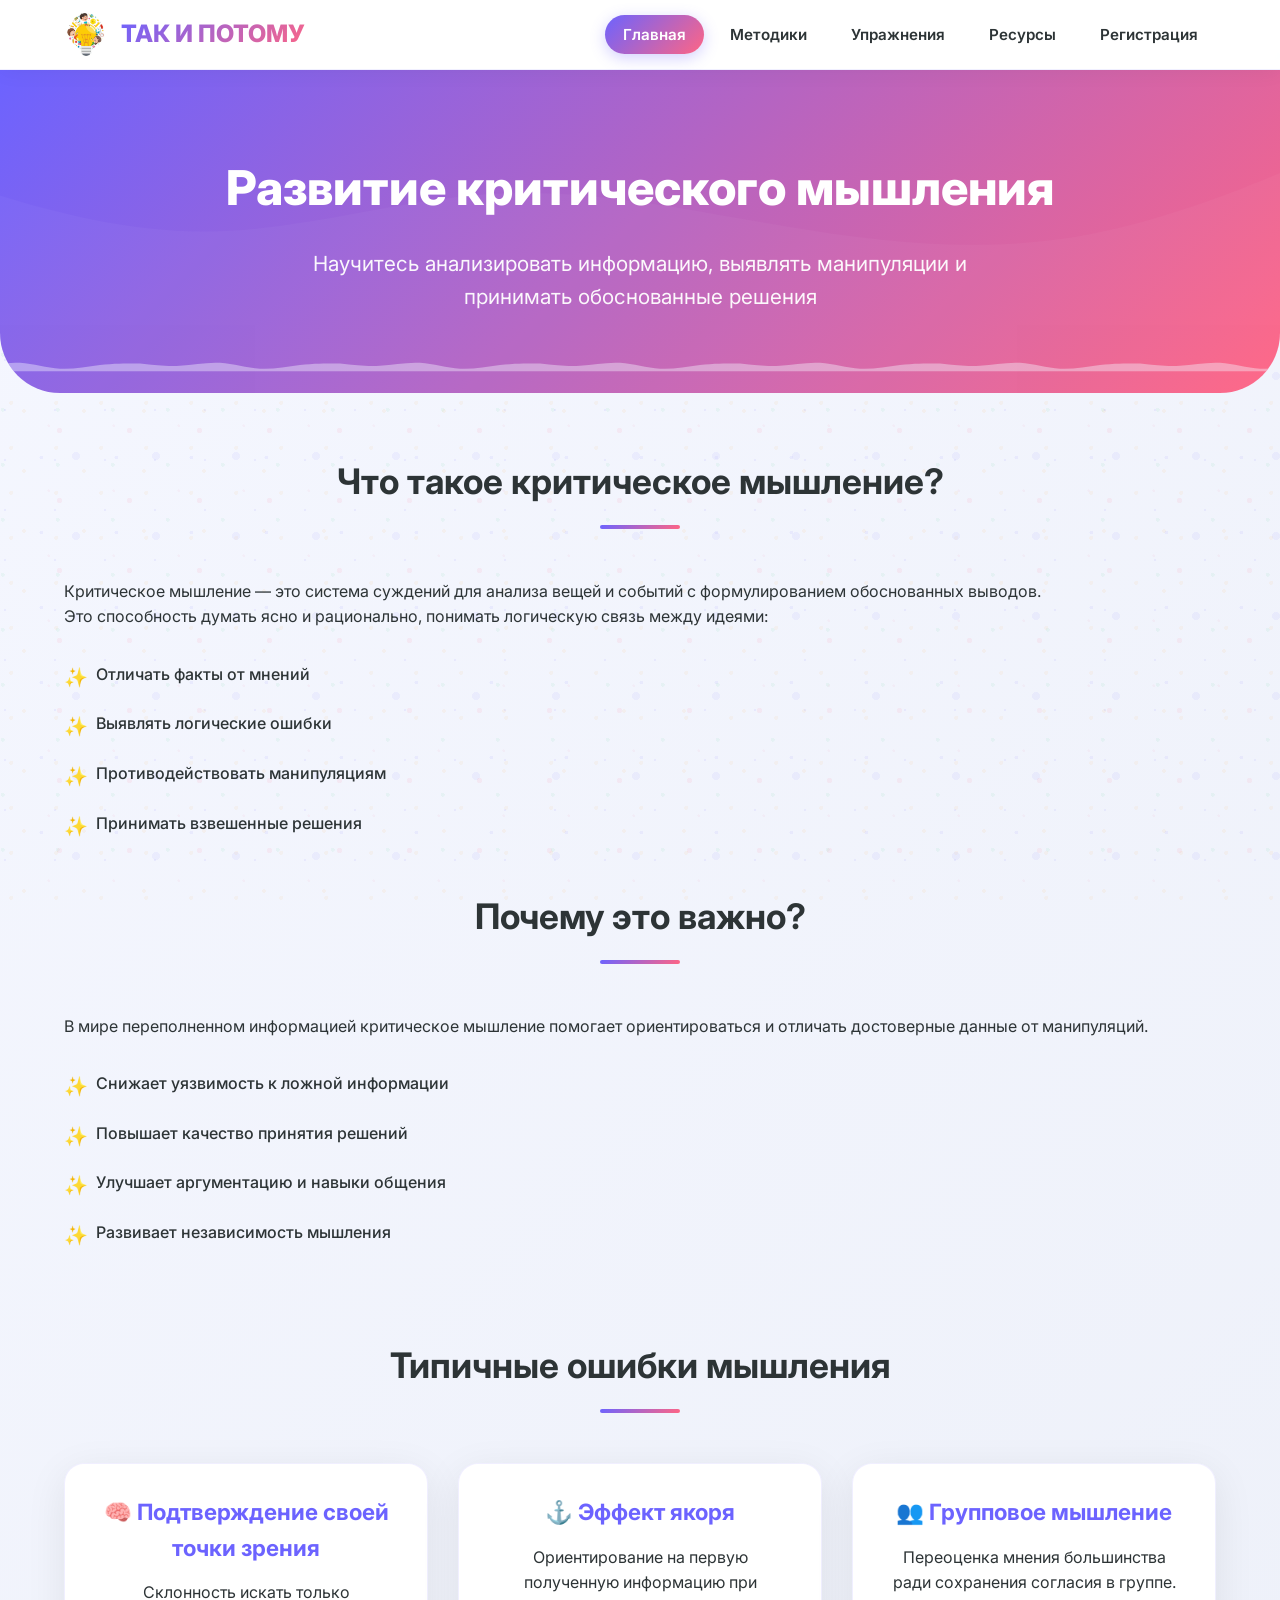
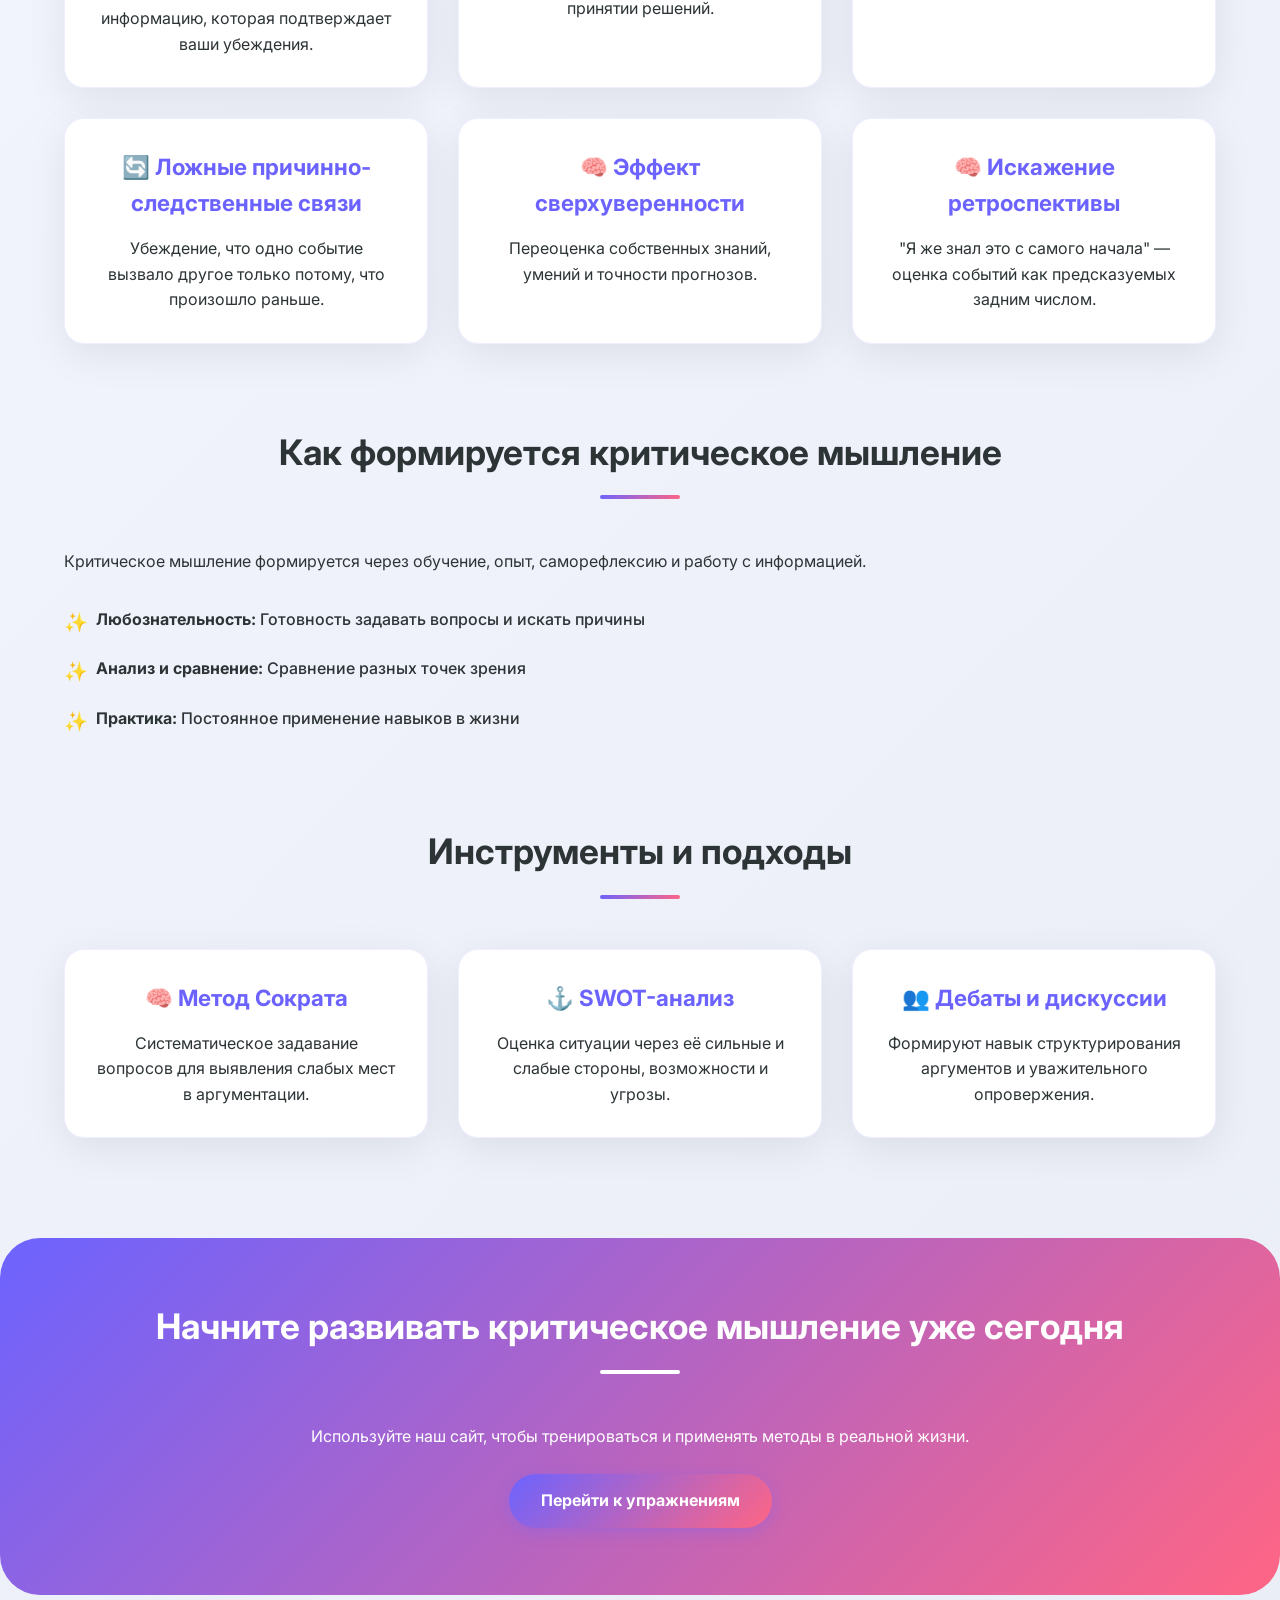
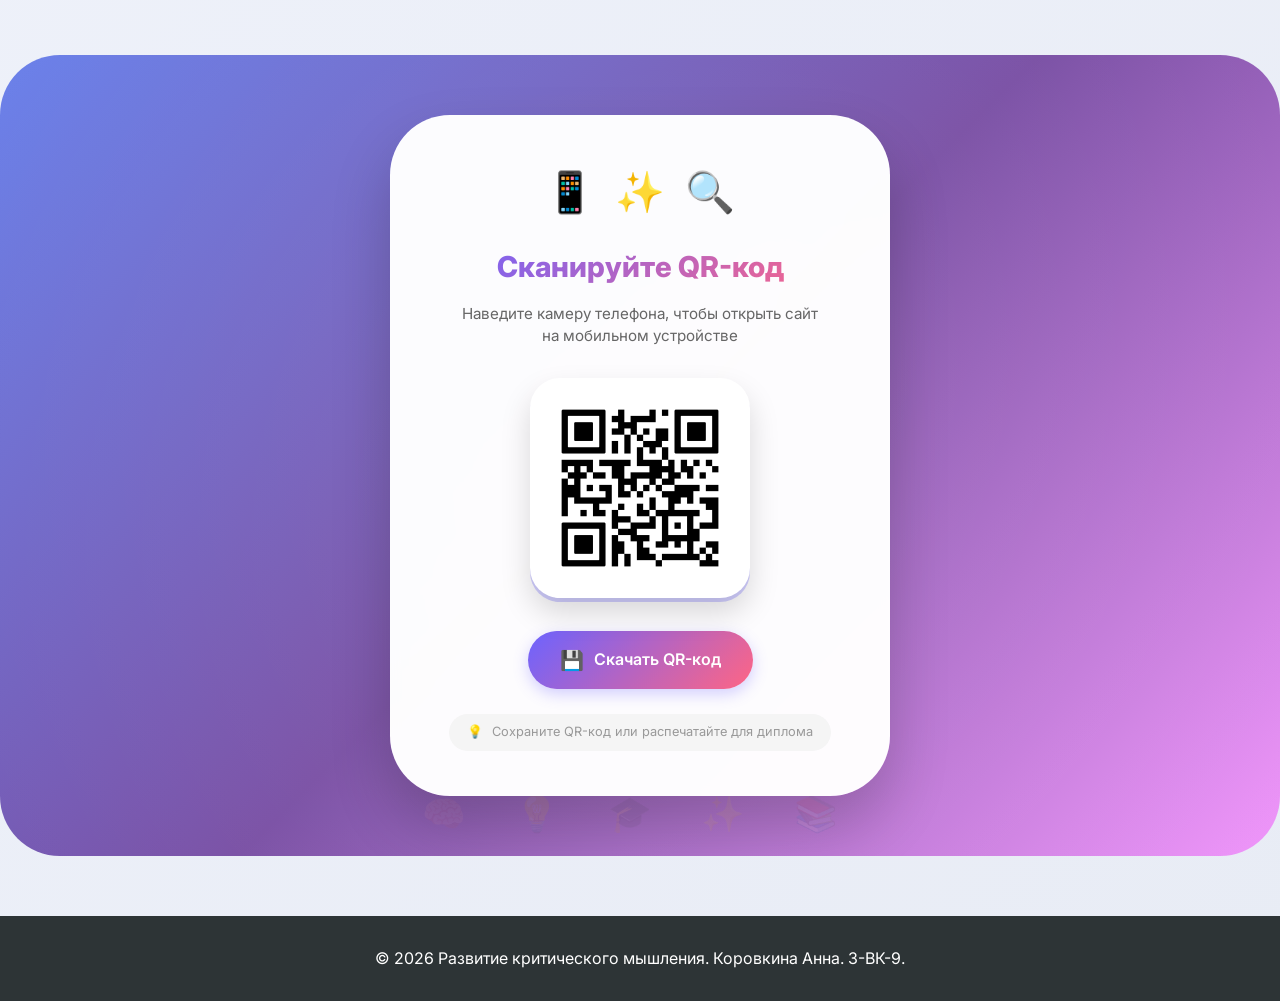
==== commit 389973e0: "index.html" ====
--- a/index.html
+++ b/index.html
@@ -12,7 +12,7 @@
         <div class="container">
             <div class="logo">
                 <img src="%D0%BB%D0%BE%D0%B3%D0%BE.jpg" alt="Логотип" class="logo-img">
-                <h1>Критическое мышление</h1>
+                <h1>ТАК И ПОТОМУ</h1>
             </div>
             <nav class="nav">
                 <ul class="nav-list">
--- a/style.css
+++ b/style.css
@@ -72,7 +72,6 @@
 
 /* Добавляем плавающие эмодзи-пузырьки */
 body::after {
-    content: '🧠 💡 🎓 📚 ✨ 🤔 💭 🔍 🎯 ⭐';
     position: fixed;
     bottom: 20px;
     right: 20px;
